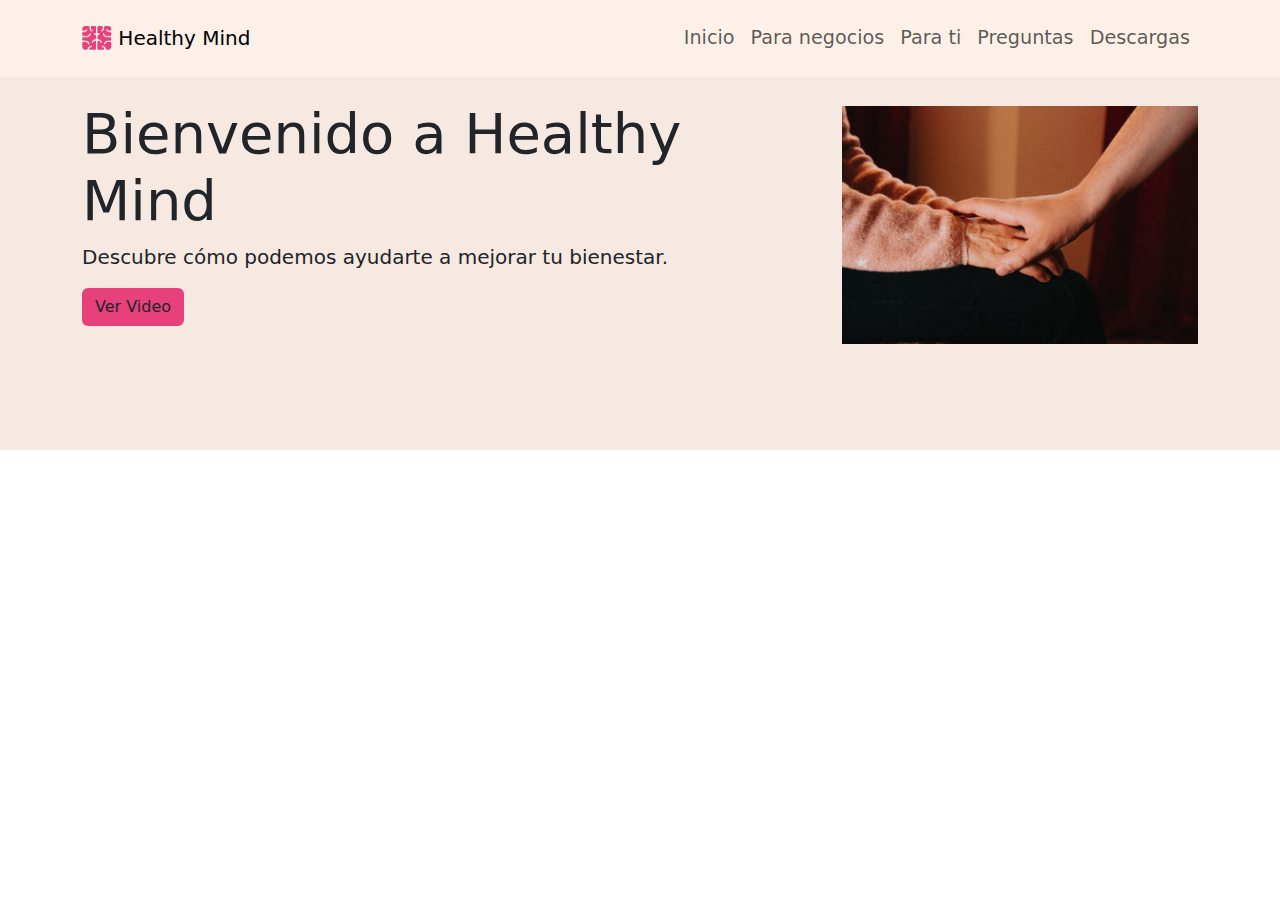
==== index.html @ 8a7076ec "update" ====
<!DOCTYPE html>
<html lang="en">

<head>
    <meta charset="UTF-8">
    <meta name="viewport" content="width=device-width, initial-scale=1.0">
    <title>Healthy Mind</title>
    <link href="https://cdn.jsdelivr.net/npm/bootstrap@5.3.3/dist/css/bootstrap.min.css" rel="stylesheet"
        integrity="sha384-QWTKZyjpPEjISv5WaRU9OFeRpok6YctnYmDr5pNlyT2bRjXh0JMhjY6hW+ALEwIH" crossorigin="anonymous">
    <link rel="stylesheet" href="css/style.css">
</head>

<body>
    <div class="container-fluid">
        <nav class="navbar navbar-expand-md fixed-top" style="background-color: #FCF0E8;">
            <div class="container">
                <a class="navbar-brand" href="#">
                    <img src="img/hmLoguito.png" alt="Logo" width="30" height="24"
                        class="d-inline-block align-text-top">
                    Healthy Mind
                </a>
                <button class="navbar-toggler" type="button" data-bs-toggle="collapse" data-bs-target="#navbarNav"
                    aria-controls="navbarNav" aria-expanded="false" aria-label="Toggle navigation">
                    <span class="navbar-toggler-icon"></span>
                </button>

                <div class="collapse navbar-collapse" id="navbarNav">
                    <ul class="navbar-nav ms-auto">
                        <li class="nav-item">
                            <a class="nav-link" href="#">Inicio</a>
                        </li>
                        <li class="nav-item">
                            <a class="nav-link" href="#">Para negocios</a>
                        </li>
                        <li class="nav-item">
                            <a class="nav-link" href="#">Para ti</a>
                        </li>
                        <li class="nav-item">
                            <a class="nav-link" href="#">Preguntas</a>
                        </li>
                        <li class="nav-item">
                            <a class="nav-link" href="#">Descargas</a>
                        </li>
                    </ul>
                </div>
            </div>
        </nav>
    </div>

    <section id="inicio" class="hero">
        <div class="container">
            <div class="row align-items-center">
                <div class="col-md-8 mb-4">
                    <h1 class="display-4">Bienvenido a Healthy Mind</h1>
                    <p class="lead">Descubre cómo podemos ayudarte a mejorar tu bienestar.</p>
                    <button type="button" class="btn" data-bs-toggle="modal" data-bs-target="#videoModal"
                        style="background-color: #E6417B;">
                        Ver Video
                    </button>
                </div>
                <div class="col-md-4">
                    <img src="img/salud.jpg" alt="Imagen de bienestar" class="img-fluid">
                </div>
            </div>
        </div>
    </section>

    <!-- Modal Video -->
    <div class="modal fade" id="videoModal" tabindex="-1" aria-labelledby="videoModalLabel" aria-hidden="true">
        <div class="modal-dialog modal-lg">
            <div class="modal-content">
                <div class="modal-header">
                    <h5 class="modal-title" id="videoModalLabel">Video Informativo</h5>
                    <button type="button" class="btn-close" data-bs-dismiss="modal" aria-label="Close"></button>
                </div>
                <div class="modal-body">
                    <div class="ratio ratio-16x9">
                        <iframe src="https://www.youtube.com/embed/3p-5Qe0rDzk" title="Video de ejemplo"
                            allowfullscreen></iframe>
                    </div>
                </div>
                <div class="modal-footer">
                    <button type="button" class="btn btn-secondary" data-bs-dismiss="modal">Cerrar</button>
                </div>
            </div>
        </div>
    </div>





    <script src="https://cdn.jsdelivr.net/npm/bootstrap@5.3.3/dist/js/bootstrap.bundle.min.js"
        integrity="sha384-YvpcrYf0tY3lHB60NNkmXc5s9fDVZLESaAA55NDzOxhy9GkcIdslK1eN7N6jIeHz"
        crossorigin="anonymous"></script>
</body>

</html>
---- css/style.css ----
.navbar{
    padding: 1rem 2rem;
    font-size: 1.2rem;
}

section{
    padding: 100px 0;
}
.hero {
    background-color: #F5E9E2;
}
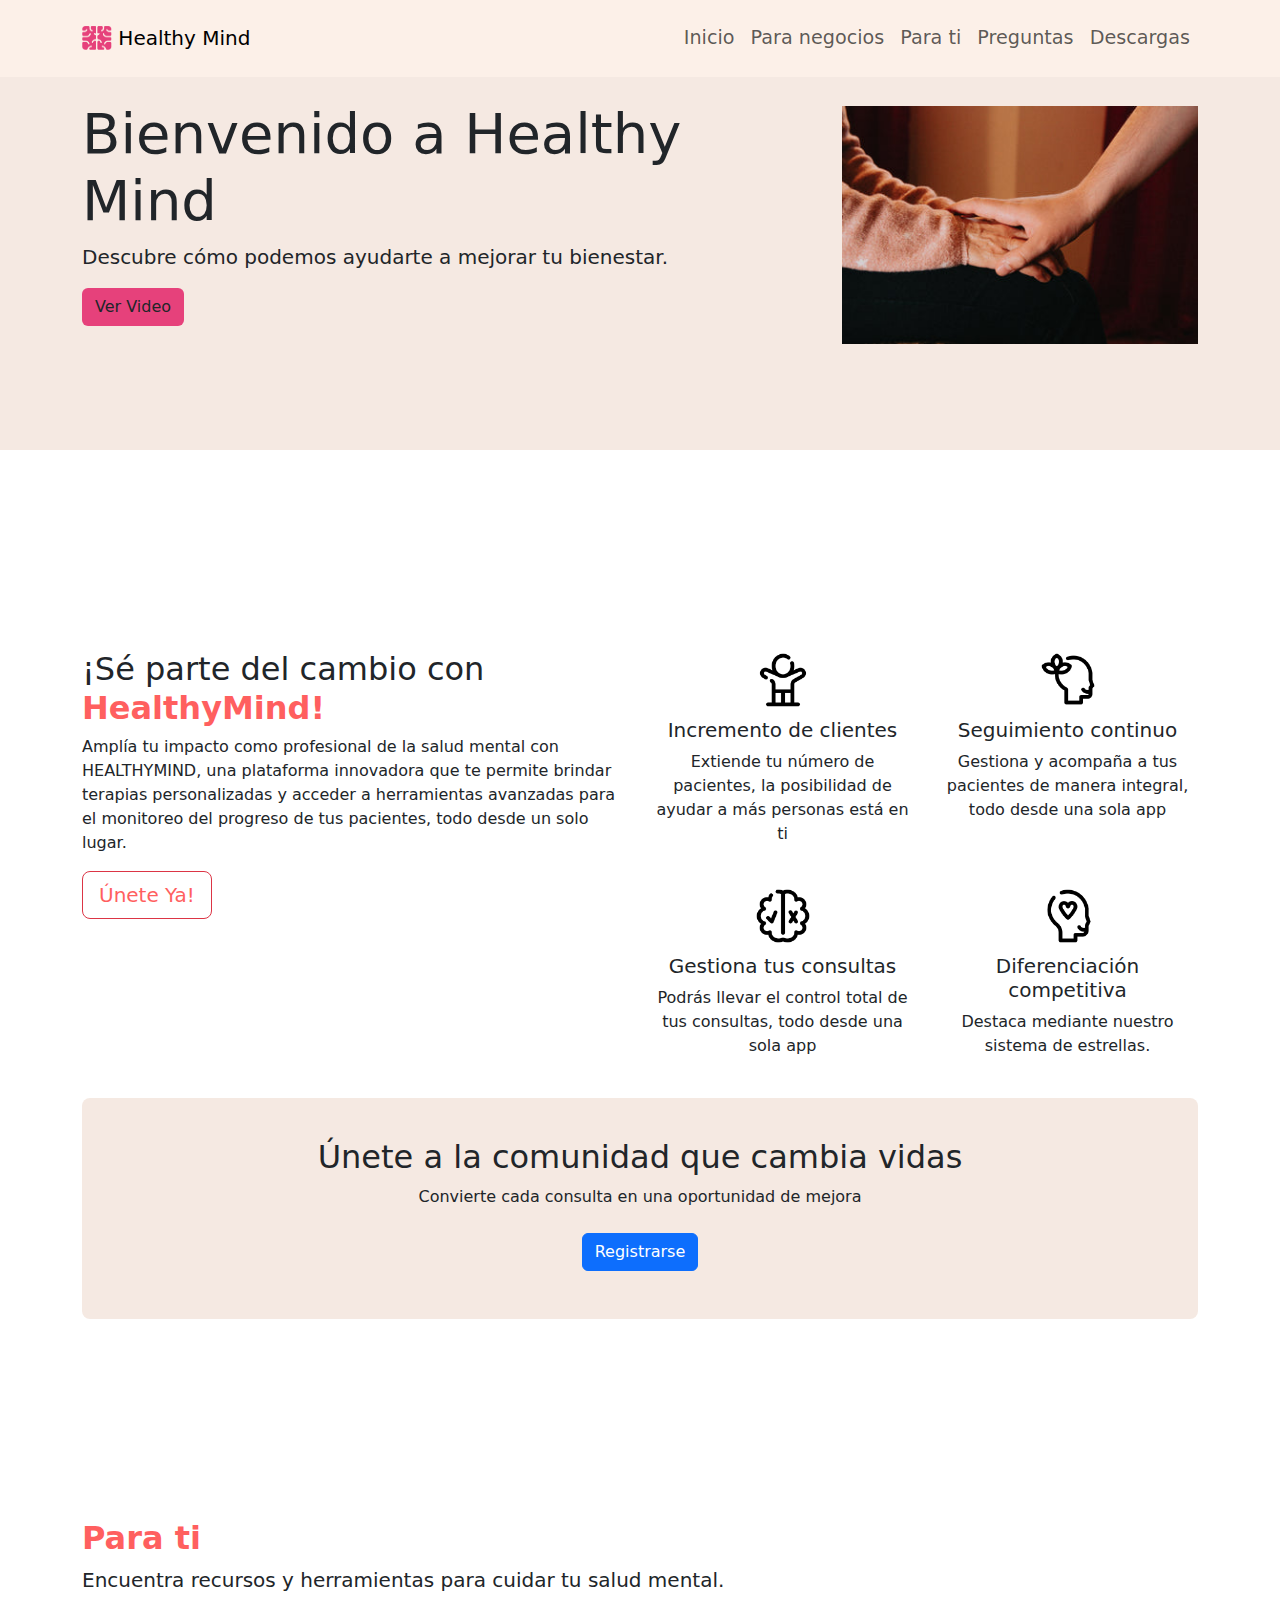
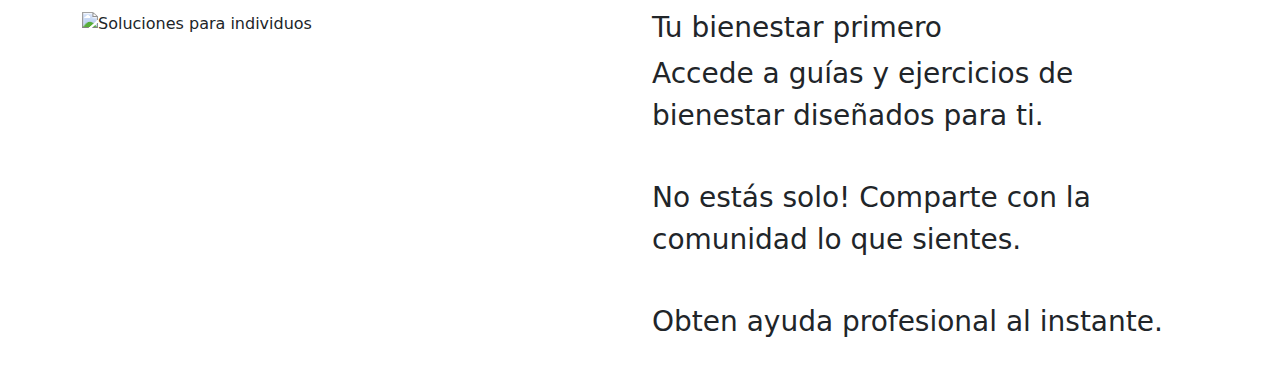
==== commit bef3a408: "change-finish" ====
--- a/index.html
+++ b/index.html
@@ -30,10 +30,10 @@
                             <a class="nav-link" href="#">Inicio</a>
                         </li>
                         <li class="nav-item">
-                            <a class="nav-link" href="#">Para negocios</a>
-                        </li>
-                        <li class="nav-item">
-                            <a class="nav-link" href="#">Para ti</a>
+                            <a class="nav-link" href="#negocios">Para negocios</a>
+                        </li>
+                        <li class="nav-item">
+                            <a class="nav-link" href="#parati">Para ti</a>
                         </li>
                         <li class="nav-item">
                             <a class="nav-link" href="#">Preguntas</a>
@@ -86,6 +86,127 @@
         </div>
     </div>
 
+    <section id="negocios" class="negocios-section"></section>
+        <div class="container">
+            <div class="row">
+
+                <div class="col-lg-6 col-md-12 mb-4">
+                    <h2>¡Sé parte del cambio con <span class="highlight-text">HealthyMind!</span></h2>
+                    <p>Amplía tu impacto como profesional de la salud mental con HEALTHYMIND, una plataforma innovadora
+                        que
+                        te permite brindar terapias personalizadas y acceder a herramientas avanzadas para el monitoreo
+                        del progreso de tus pacientes, todo desde un solo lugar.</p>
+                    <a href="#" class="btn btn-outline-danger btn-lg" style="color: #ff5f5f;">Únete Ya!</a>
+                </div>
+
+                <div class="col-lg-6 col-md-12">
+                    <div class="row">
+                        <div class="col-6 col-md-6 mb-4 col-12">
+                            <div class="text-center">
+                                <img src="img/reshot-icon-free-59EJS73B6K.png" alt="Incremento de clientes" class="service-img">
+                                <h5 class="mt-2">Incremento de clientes</h5>
+                                <p>Extiende tu número de pacientes, la posibilidad de ayudar a más personas está en ti</p>
+                            </div>
+                        </div>
+                        <div class="col-6 col-md-6 mb-4 col-12">
+                            <div class="text-center">
+                                <img src="img/reshot-icon-relaxation-GTNRL435UY.png" alt="Análisis de datos" class="service-img">
+                                <h5 class="mt-2">Seguimiento continuo</h5>
+                                <p>Gestiona y acompaña a tus pacientes de manera integral, todo desde una sola app</p>
+                            </div>
+                        </div>
+                        <div class="col-6 col-md-6 mb-4 col-12">
+                            <div class="text-center">
+                                <img src="img/reshot-icon-decision-making-82FGWKS9TP.png" alt="Marketing dirigido" class="service-img">
+                                <h5 class="mt-2">Gestiona tus consultas</h5>
+                                <p>Podrás llevar el control total de tus consultas, todo desde una sola app</p>
+                            </div>
+                        </div>
+                        <div class="col-6 col-md-6 mb-4 col-12">
+                            <div class="text-center">
+                                <img src="img/reshot-icon-in-love-HBLJGF6QEM.png" alt="Diferenciación competitiva"
+                                    class="service-img">
+                                <h5 class="mt-2">Diferenciación competitiva</h5>
+                                <p>Destaca mediante nuestro sistema de estrellas.</p>
+                            </div>
+                        </div>
+                    </div>
+                </div>
+            </div>
+        </div>
+        <div class="container">
+            <div class="content">
+                <div class="text-center">
+                    <h2>Únete a la comunidad que cambia vidas</h2>
+                    <p>Convierte cada consulta en una oportunidad de mejora</p>
+                    <button class="btn btn-primary mb-2 mt-2" type="button" data-bs-toggle="collapse"
+                        data-bs-target="#collapseExample" aria-expanded="false" aria-controls="collapseExample">
+                        Registrarse
+                    </button>
+                </div>
+                <div class="collapse" id="collapseExample">
+                    <div class="card card-body">
+                        <form class="mt-5">
+                            <div class="mb-4">
+                                <input type="text" class="form-control" id="businessName"
+                                    placeholder="Ingresa su nombre">
+                            </div>
+                            <div class="mb-4">
+                                <input type="text" class="form-control" id="businessType"
+                                    placeholder="Ingresa su apellido">
+                            </div>
+                            <div class="mb-4">
+                                <input type="email" class="form-control" id="contactEmail"
+                                    placeholder="Ingresa el correo de contacto">
+                            </div>
+                            <div class="mb-4">
+                                <input type="tel" class="form-control" id="contactPhone"
+                                    placeholder="Ingresa el teléfono de contacto">
+                            </div>
+                            <div class="form-check">
+                                <input class="form-check-input" type="radio" name="flexRadioDefault"
+                                    id="flexRadioDefault1">
+                                <label class="form-check-label" for="flexRadioDefault1">
+                                    Persona natural
+                                </label>
+                            </div>
+                            <div class="form-check">
+                                <input class="form-check-input" type="radio" name="flexRadioDefault"
+                                    id="flexRadioDefault2">
+                                <label class="form-check-label" for="flexRadioDefault2">
+                                    Organización
+                                </label>
+                            </div>
+                            <div class="text-center">
+                                <button type="submit" class="btn btn-success">Enviar</button>
+                            </div>
+                        </form>
+                    </div>
+                </div>
+            </div>
+        </div>
+    </section>
+
+    <section id="parati"></section>
+        <div class="container">
+            <h2 class="highlight-text">Para ti</h2>
+            <p class="lead">Encuentra recursos y herramientas para cuidar tu salud mental.</p>
+            <div class="row">
+                <div class="col-md-6">
+                    <img src="https://i.pinimg.com/550x/4a/fb/e3/4afbe38c00df09a56a79c81157454035.jpg" class="img-fluid"
+                        alt="Soluciones para individuos">
+                </div>
+                <div class="col-md-6">
+                    <h3>Tu bienestar primero</h3>
+                    
+                        <p class="fs-3">Accede a guías y ejercicios de bienestar diseñados para ti.</p><br>
+                        <p class="fs-3">No estás solo! Comparte con la comunidad lo que sientes.</p><br>
+                        <p class="fs-3">Obten ayuda profesional al instante.</p><br>
+                </div>
+            </div>
+        </div>
+    </section>
+
 
 
 
--- a/css/style.css
+++ b/css/style.css
@@ -8,4 +8,31 @@
 }
 .hero {
     background-color: #F5E9E2;
-}+}
+.hero img {
+    max-width: 100%;
+    height: auto;
+}
+
+.service-img {
+    width: 60px;
+    height: 60px;
+    object-fit: contain;
+    /* Asegura que la imagen mantenga su proporción */
+}
+
+.highlight-text {
+    color: #ff5f5f;
+    font-weight: bold;
+}
+
+.content {
+    background-color: #F5E9E2;
+    padding: 40px;
+    border-radius: 8px;
+}
+
+.fs-3:hover {
+    color: #ff5f5f;
+    transform: scale(1.1);
+}
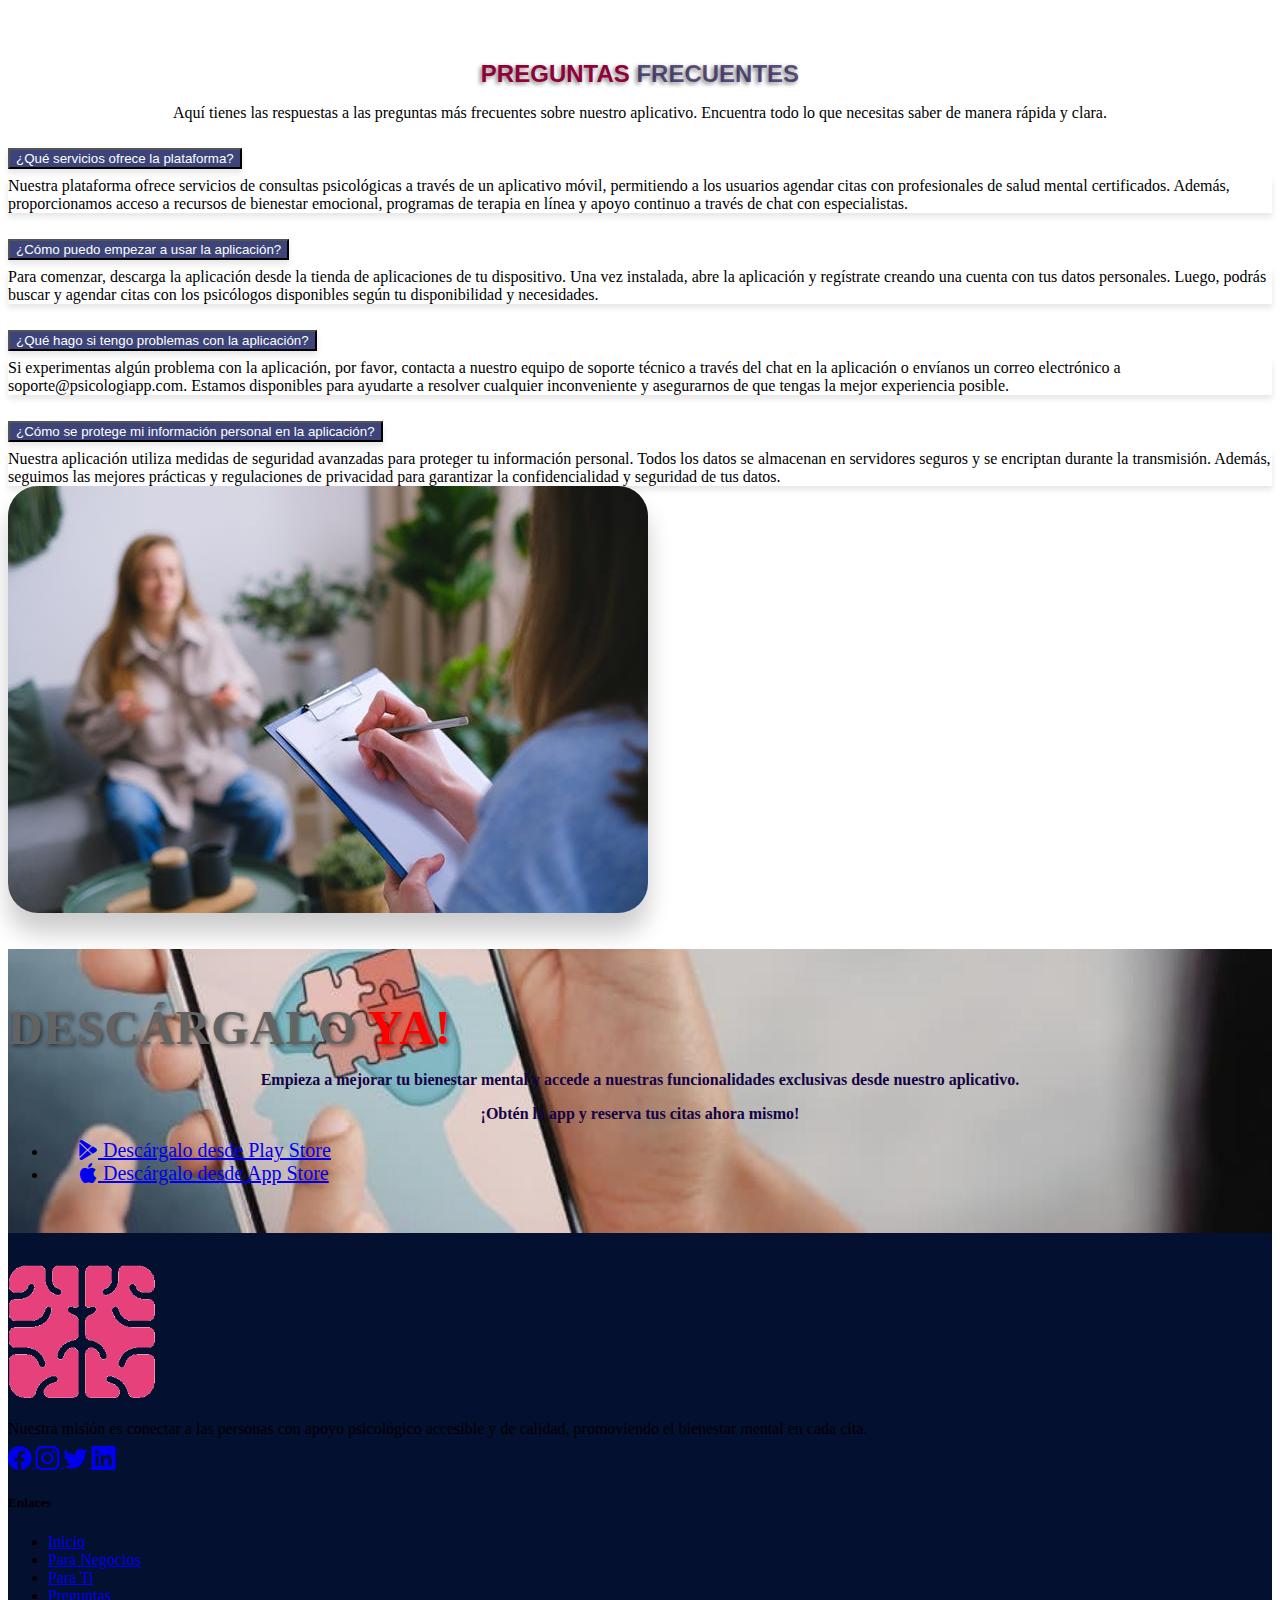
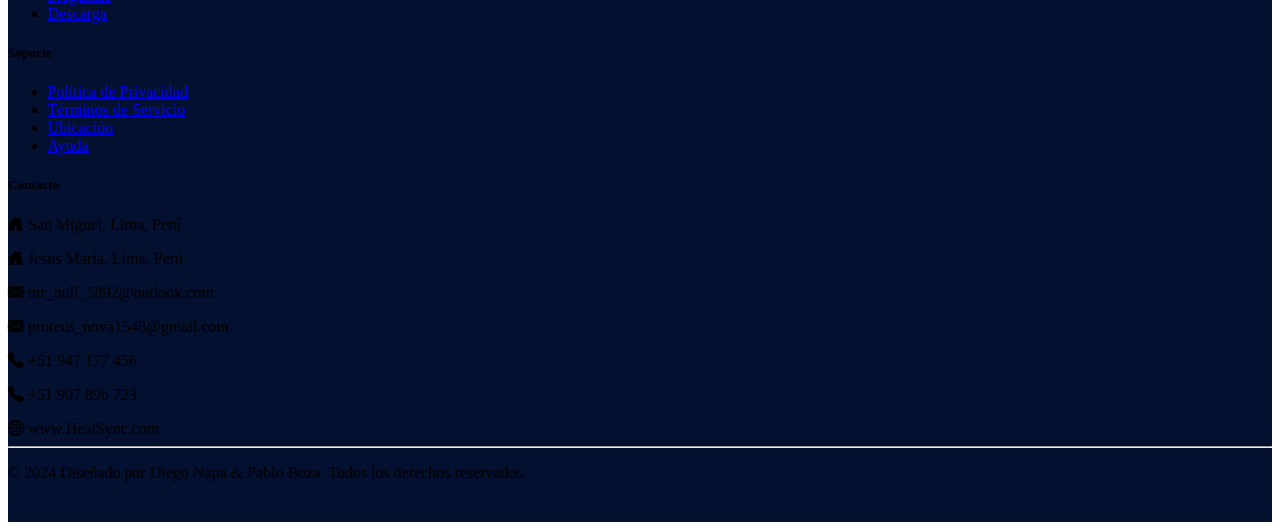
==== commit c64606a8: "act-pablo-final-pt2" ====
--- a/index.html
+++ b/index.html
@@ -1,219 +1,183 @@
 <!DOCTYPE html>
 <html lang="en">
-
 <head>
     <meta charset="UTF-8">
     <meta name="viewport" content="width=device-width, initial-scale=1.0">
-    <title>Healthy Mind</title>
-    <link href="https://cdn.jsdelivr.net/npm/bootstrap@5.3.3/dist/css/bootstrap.min.css" rel="stylesheet"
-        integrity="sha384-QWTKZyjpPEjISv5WaRU9OFeRpok6YctnYmDr5pNlyT2bRjXh0JMhjY6hW+ALEwIH" crossorigin="anonymous">
-    <link rel="stylesheet" href="css/style.css">
+    <title>Landing Page</title>
+    <link href="https://cdn.jsdelivr.net/npm/bootstrap@5.0.2/dist/css/bootstrap.min.css" rel="stylesheet" integrity="sha384-EVSTQN3/azprG1Anm3QDgpJLIm9Nao0Yz1ztcQTwFspd3yD65VohhpuuCOmLASjC" crossorigin="anonymous">
+    <link rel="stylesheet" href="https://cdn.jsdelivr.net/npm/bootstrap-icons@1.11.3/font/bootstrap-icons.min.css">
+    <link rel="stylesheet" href="css/estilosWeb.css">
 </head>
-
 <body>
-    <div class="container-fluid">
-        <nav class="navbar navbar-expand-md fixed-top" style="background-color: #FCF0E8;">
-            <div class="container">
-                <a class="navbar-brand" href="#">
-                    <img src="img/hmLoguito.png" alt="Logo" width="30" height="24"
-                        class="d-inline-block align-text-top">
-                    Healthy Mind
-                </a>
-                <button class="navbar-toggler" type="button" data-bs-toggle="collapse" data-bs-target="#navbarNav"
-                    aria-controls="navbarNav" aria-expanded="false" aria-label="Toggle navigation">
-                    <span class="navbar-toggler-icon"></span>
-                </button>
-
-                <div class="collapse navbar-collapse" id="navbarNav">
-                    <ul class="navbar-nav ms-auto">
-                        <li class="nav-item">
-                            <a class="nav-link" href="#">Inicio</a>
+    <section id="preguntas">
+        <div class="container py-4">
+            <div class="row">
+                <div class="col-xl-6 col-lg-6 py-4 d-flex flex-column justify-content-center">
+                    <div class="texto-pregunta mb-4">
+                        <h2><span class="texto-uno">PREGUNTAS </span><span class="texto-dos">FRECUENTES</span></h2>
+                        <p>Aquí tienes las respuestas a las preguntas más frecuentes sobre nuestro aplicativo. Encuentra todo lo que necesitas saber de manera rápida y clara.</p>
+                    </div>
+                    <div>
+                        <div class="accordion accordion-flush" id="accordionFlushExample">
+                            <div class="accordion-item">
+                                <h2 class="accordion-header">
+                                    <button class="accordion-button collapsed" type="button" data-bs-toggle="collapse" data-bs-target="#flush-collapseOne" aria-expanded="false" aria-controls="flush-collapseOne">
+                                        ¿Qué servicios ofrece la plataforma?
+                                    </button>
+                                </h2>
+                                <div id="flush-collapseOne" class="accordion-collapse collapse" data-bs-parent="#accordionFlushExample">
+                                    <div class="accordion-body">Nuestra plataforma ofrece servicios de consultas psicológicas a través de un aplicativo móvil, permitiendo a los usuarios agendar citas con profesionales de salud mental certificados. Además, proporcionamos acceso a recursos de bienestar emocional, programas de terapia en línea y apoyo continuo a través de chat con especialistas.</div>
+                                </div>
+                            </div>
+                            <div class="accordion-item">
+                                <h2 class="accordion-header">
+                                    <button class="accordion-button collapsed" type="button" data-bs-toggle="collapse" data-bs-target="#flush-collapseTwo" aria-expanded="false" aria-controls="flush-collapseTwo">
+                                        ¿Cómo puedo empezar a usar la aplicación?
+                                    </button>
+                                </h2>
+                                <div id="flush-collapseTwo" class="accordion-collapse collapse" data-bs-parent="#accordionFlushExample">
+                                    <div class="accordion-body">Para comenzar, descarga la aplicación desde la tienda de aplicaciones de tu dispositivo. Una vez instalada, abre la aplicación y regístrate creando una cuenta con tus datos personales. Luego, podrás buscar y agendar citas con los psicólogos disponibles según tu disponibilidad y necesidades.</div>
+                                </div>
+                            </div>
+                            <div class="accordion-item">
+                                <h2 class="accordion-header">
+                                    <button class="accordion-button collapsed" type="button" data-bs-toggle="collapse" data-bs-target="#flush-collapseThree" aria-expanded="false" aria-controls="flush-collapseThree">
+                                        ¿Qué hago si tengo problemas con la aplicación?
+                                    </button>
+                                </h2>
+                                <div id="flush-collapseThree" class="accordion-collapse collapse" data-bs-parent="#accordionFlushExample">
+                                    <div class="accordion-body"> Si experimentas algún problema con la aplicación, por favor, contacta a nuestro equipo de soporte técnico a través del chat en la aplicación o envíanos un correo electrónico a soporte@psicologiapp.com. Estamos disponibles para ayudarte a resolver cualquier inconveniente y asegurarnos de que tengas la mejor experiencia posible.</div>
+                                </div>
+                            </div>
+                            <div class="accordion-item">
+                                <h2 class="accordion-header">
+                                    <button class="accordion-button collapsed" type="button" data-bs-toggle="collapse" data-bs-target="#flush-collapseFour" aria-expanded="false" aria-controls="flush-collapseFour">
+                                        ¿Cómo se protege mi información personal en la aplicación?
+                                    </button>
+                                </h2>
+                                <div id="flush-collapseFour" class="accordion-collapse collapse" data-bs-parent="#accordionFlushExample">
+                                    <div class="accordion-body"> Nuestra aplicación utiliza medidas de seguridad avanzadas para proteger tu información personal. Todos los datos se almacenan en servidores seguros y se encriptan durante la transmisión. Además, seguimos las mejores prácticas y regulaciones de privacidad para garantizar la confidencialidad y seguridad de tus datos.</div>
+                                </div>
+                            </div>
+                        </div>
+                    </div>
+                </div>
+                <div class="col-xl-6 col-lg-6 py-4 d-flex flex-column justify-content-center">
+                    <img class="img-fluid img-pr" src="../imagenes/img-pregunta.jpg" alt="Preguntas">
+                </div>
+            </div>
+        </div>
+    </section>
+    
+    <section class="bg-descarga py-5">
+        <div class="container py-4 align-items-center">
+            <div class="row mb-1 justify-content-end">
+                <div class="col-md-9 col-lg-6 py-4">
+                    <h2 class="display-4 mb-3 text-center"><span class="texto-tres">DESCÁRGALO </span><span class="texto-cuatro">YA!</span></h2>
+                    <p class="lead texto-descarga text-center">Empieza a mejorar tu bienestar mental y accede a nuestras funcionalidades exclusivas desde nuestro aplicativo.</p>
+                    <p class="lead texto-descarga text-center">¡Obtén la app y reserva tus citas ahora mismo!</p>
+                </div>
+            </div>
+            <div class="row mt-1 justify-content-end">
+                <div class="col-md-9 col-lg-6 py-4 text-center">
+                    <ul class="list-unstyled">
+                        <li class="mb-3">
+                            <a href="https://play.google.com/store" class="btn btn-info btn-md btn-custom text-light rounded-pill w-40 btn-animado">
+                                <i class="bi bi-google-play"></i> Descárgalo desde Play Store
+                            </a>
                         </li>
-                        <li class="nav-item">
-                            <a class="nav-link" href="#negocios">Para negocios</a>
-                        </li>
-                        <li class="nav-item">
-                            <a class="nav-link" href="#parati">Para ti</a>
-                        </li>
-                        <li class="nav-item">
-                            <a class="nav-link" href="#">Preguntas</a>
-                        </li>
-                        <li class="nav-item">
-                            <a class="nav-link" href="#">Descargas</a>
+                        <li>
+                            <a href="https://apps.apple.com/" class="btn btn-info btn-md btn-custom text-light rounded-pill w-40 btn-animado">
+                                <i class="bi bi-apple"></i> Descárgalo desde App Store
+                            </a>
                         </li>
                     </ul>
                 </div>
             </div>
-        </nav>
-    </div>
+        </div>    
+    </section>
 
-    <section id="inicio" class="hero">
-        <div class="container">
+    <footer class="bg-footer text-white pt-5 pb-4">
+        <div class="container text-center text-md-left">
+            <div class="row text-center text-md-left">
+
+                <!-- Columna de Información -->
+                <div class="col-md-3 col-lg-3 col-xl-3 mx-auto mt-3">
+                    <img src="../imagenes/hmLoguito.png" alt="Logo" class="mb-4 img-ft">
+                    <p>Nuestra misión es conectar a las personas con apoyo psicológico accesible y de calidad, promoviendo el bienestar mental en cada cita.</p>
+                    <!-- Redes Sociales-->
+                    <div class="mt-3">
+                        <a href="#" class="text-white me-3">
+                            <i class="bi bi-facebook" style="font-size: 1.5rem;"></i>
+                        </a>
+                        <a href="#" class="text-white me-3">
+                            <i class="bi bi-instagram" style="font-size: 1.5rem;"></i>
+                        </a>
+                        <a href="#" class="text-white me-3">
+                            <i class="bi bi-twitter" style="font-size: 1.5rem;"></i>
+                        </a>
+                        <a href="#" class="text-white">
+                            <i class="bi bi-linkedin" style="font-size: 1.5rem;"></i>
+                        </a>
+                    </div>
+                </div>
+                <!-- Columna de Enlaces -->
+                <div class="col-md-2 col-lg-2 col-xl-2 mx-auto mt-3">
+                    <h5 class="text-uppercase mb-4 font-weight-bold">Enlaces</h5>
+                    <ul class="list-unstyled">
+                        <li><a href="#" class="text-white text-decoration-none d-block mb-4">Inicio</a></li>
+                        <li><a href="#" class="text-white text-decoration-none d-block mb-4">Para Negocios</a></li>
+                        <li><a href="#" class="text-white text-decoration-none d-block mb-4">Para Ti</a></li>
+                        <li><a href="#" class="text-white text-decoration-none d-block mb-4">Preguntas</a></li>
+                        <li><a href="#" class="text-white text-decoration-none d-block mb-4">Descarga</a></li>
+                    </ul>
+                </div>
+      
+                <!-- Columna de Recursos -->
+                <div class="col-md-3 col-lg-2 col-xl-2 mx-auto mt-3">
+                    <h5 class="text-uppercase mb-4 font-weight-bold">Soporte</h5>
+                    <ul class="list-unstyled">
+                        <li><a href="#" class="text-white text-decoration-none d-block mb-4">Política de Privacidad</a></li>
+                        <li><a href="#" class="text-white text-decoration-none d-block mb-4">Términos de Servicio</a></li>
+                        <li><a href="#" class="text-white text-decoration-none d-block mb-4">Ubicación</a></li>
+                        <li><a href="#" class="text-white text-decoration-none d-block mb-4">Ayuda</a></li>
+                    </ul>
+                </div>
+      
+                <!-- Columna de Contacto -->
+                <div class="col-md-4 col-lg-3 col-xl-3 mx-auto mt-3">
+                    <h5 class="text-uppercase mb-4 font-weight-bold">Contacto</h5>
+                    <div class="mb-4">
+                        <p><i class="bi bi-house-door-fill"></i> San Miguel, Lima, Perú</p>
+                        <p><i class="bi bi-house-door-fill"></i> Jesus María, Lima, Perú</p>
+                    </div>
+                    <div class="mb-4">
+                        <p><i class="bi bi-envelope-fill"></i> mr_null_5892@outlook.com</p>
+                        <p><i class="bi bi-envelope-fill"></i> proteus_nova1548@gmail.com</p>
+                    </div>
+                    <div class="mb-4">
+                        <p><i class="bi bi-telephone-fill"></i> +51 947 177 456</p>
+                        <p><i class="bi bi-telephone-fill"></i> +51 907 896 723</p>
+                    </div>
+                    <div class="mb-4">
+                        <p><i class="bi bi-globe"></i> www.HealSync.com</p>
+                    </div>
+                </div>
+
+            </div>
+      
+            <!-- Línea de Separación -->
+            <hr class="mb-4">
+
+            <!-- Sección de Copyright -->
             <div class="row align-items-center">
-                <div class="col-md-8 mb-4">
-                    <h1 class="display-4">Bienvenido a Healthy Mind</h1>
-                    <p class="lead">Descubre cómo podemos ayudarte a mejorar tu bienestar.</p>
-                    <button type="button" class="btn" data-bs-toggle="modal" data-bs-target="#videoModal"
-                        style="background-color: #E6417B;">
-                        Ver Video
-                    </button>
-                </div>
-                <div class="col-md-4">
-                    <img src="img/salud.jpg" alt="Imagen de bienestar" class="img-fluid">
+                <div class="col-md-12 col-lg-12">
+                    <p class="text-white text-center text-md-left">© 2024 Diseñado por Diego Napa & Pablo Boza. Todos los derechos reservados.</p>
                 </div>
             </div>
         </div>
-    </section>
-
-    <!-- Modal Video -->
-    <div class="modal fade" id="videoModal" tabindex="-1" aria-labelledby="videoModalLabel" aria-hidden="true">
-        <div class="modal-dialog modal-lg">
-            <div class="modal-content">
-                <div class="modal-header">
-                    <h5 class="modal-title" id="videoModalLabel">Video Informativo</h5>
-                    <button type="button" class="btn-close" data-bs-dismiss="modal" aria-label="Close"></button>
-                </div>
-                <div class="modal-body">
-                    <div class="ratio ratio-16x9">
-                        <iframe src="https://www.youtube.com/embed/3p-5Qe0rDzk" title="Video de ejemplo"
-                            allowfullscreen></iframe>
-                    </div>
-                </div>
-                <div class="modal-footer">
-                    <button type="button" class="btn btn-secondary" data-bs-dismiss="modal">Cerrar</button>
-                </div>
-            </div>
-        </div>
-    </div>
-
-    <section id="negocios" class="negocios-section"></section>
-        <div class="container">
-            <div class="row">
-
-                <div class="col-lg-6 col-md-12 mb-4">
-                    <h2>¡Sé parte del cambio con <span class="highlight-text">HealthyMind!</span></h2>
-                    <p>Amplía tu impacto como profesional de la salud mental con HEALTHYMIND, una plataforma innovadora
-                        que
-                        te permite brindar terapias personalizadas y acceder a herramientas avanzadas para el monitoreo
-                        del progreso de tus pacientes, todo desde un solo lugar.</p>
-                    <a href="#" class="btn btn-outline-danger btn-lg" style="color: #ff5f5f;">Únete Ya!</a>
-                </div>
-
-                <div class="col-lg-6 col-md-12">
-                    <div class="row">
-                        <div class="col-6 col-md-6 mb-4 col-12">
-                            <div class="text-center">
-                                <img src="img/reshot-icon-free-59EJS73B6K.png" alt="Incremento de clientes" class="service-img">
-                                <h5 class="mt-2">Incremento de clientes</h5>
-                                <p>Extiende tu número de pacientes, la posibilidad de ayudar a más personas está en ti</p>
-                            </div>
-                        </div>
-                        <div class="col-6 col-md-6 mb-4 col-12">
-                            <div class="text-center">
-                                <img src="img/reshot-icon-relaxation-GTNRL435UY.png" alt="Análisis de datos" class="service-img">
-                                <h5 class="mt-2">Seguimiento continuo</h5>
-                                <p>Gestiona y acompaña a tus pacientes de manera integral, todo desde una sola app</p>
-                            </div>
-                        </div>
-                        <div class="col-6 col-md-6 mb-4 col-12">
-                            <div class="text-center">
-                                <img src="img/reshot-icon-decision-making-82FGWKS9TP.png" alt="Marketing dirigido" class="service-img">
-                                <h5 class="mt-2">Gestiona tus consultas</h5>
-                                <p>Podrás llevar el control total de tus consultas, todo desde una sola app</p>
-                            </div>
-                        </div>
-                        <div class="col-6 col-md-6 mb-4 col-12">
-                            <div class="text-center">
-                                <img src="img/reshot-icon-in-love-HBLJGF6QEM.png" alt="Diferenciación competitiva"
-                                    class="service-img">
-                                <h5 class="mt-2">Diferenciación competitiva</h5>
-                                <p>Destaca mediante nuestro sistema de estrellas.</p>
-                            </div>
-                        </div>
-                    </div>
-                </div>
-            </div>
-        </div>
-        <div class="container">
-            <div class="content">
-                <div class="text-center">
-                    <h2>Únete a la comunidad que cambia vidas</h2>
-                    <p>Convierte cada consulta en una oportunidad de mejora</p>
-                    <button class="btn btn-primary mb-2 mt-2" type="button" data-bs-toggle="collapse"
-                        data-bs-target="#collapseExample" aria-expanded="false" aria-controls="collapseExample">
-                        Registrarse
-                    </button>
-                </div>
-                <div class="collapse" id="collapseExample">
-                    <div class="card card-body">
-                        <form class="mt-5">
-                            <div class="mb-4">
-                                <input type="text" class="form-control" id="businessName"
-                                    placeholder="Ingresa su nombre">
-                            </div>
-                            <div class="mb-4">
-                                <input type="text" class="form-control" id="businessType"
-                                    placeholder="Ingresa su apellido">
-                            </div>
-                            <div class="mb-4">
-                                <input type="email" class="form-control" id="contactEmail"
-                                    placeholder="Ingresa el correo de contacto">
-                            </div>
-                            <div class="mb-4">
-                                <input type="tel" class="form-control" id="contactPhone"
-                                    placeholder="Ingresa el teléfono de contacto">
-                            </div>
-                            <div class="form-check">
-                                <input class="form-check-input" type="radio" name="flexRadioDefault"
-                                    id="flexRadioDefault1">
-                                <label class="form-check-label" for="flexRadioDefault1">
-                                    Persona natural
-                                </label>
-                            </div>
-                            <div class="form-check">
-                                <input class="form-check-input" type="radio" name="flexRadioDefault"
-                                    id="flexRadioDefault2">
-                                <label class="form-check-label" for="flexRadioDefault2">
-                                    Organización
-                                </label>
-                            </div>
-                            <div class="text-center">
-                                <button type="submit" class="btn btn-success">Enviar</button>
-                            </div>
-                        </form>
-                    </div>
-                </div>
-            </div>
-        </div>
-    </section>
-
-    <section id="parati"></section>
-        <div class="container">
-            <h2 class="highlight-text">Para ti</h2>
-            <p class="lead">Encuentra recursos y herramientas para cuidar tu salud mental.</p>
-            <div class="row">
-                <div class="col-md-6">
-                    <img src="https://i.pinimg.com/550x/4a/fb/e3/4afbe38c00df09a56a79c81157454035.jpg" class="img-fluid"
-                        alt="Soluciones para individuos">
-                </div>
-                <div class="col-md-6">
-                    <h3>Tu bienestar primero</h3>
-                    
-                        <p class="fs-3">Accede a guías y ejercicios de bienestar diseñados para ti.</p><br>
-                        <p class="fs-3">No estás solo! Comparte con la comunidad lo que sientes.</p><br>
-                        <p class="fs-3">Obten ayuda profesional al instante.</p><br>
-                </div>
-            </div>
-        </div>
-    </section>
-
-
-
-
-
-    <script src="https://cdn.jsdelivr.net/npm/bootstrap@5.3.3/dist/js/bootstrap.bundle.min.js"
-        integrity="sha384-YvpcrYf0tY3lHB60NNkmXc5s9fDVZLESaAA55NDzOxhy9GkcIdslK1eN7N6jIeHz"
-        crossorigin="anonymous"></script>
+    </footer>
+      
+    <script src="https://cdn.jsdelivr.net/npm/bootstrap@5.0.2/dist/js/bootstrap.bundle.min.js" integrity="sha384-MrcW6ZMFYlzcLA8Nl+NtUVF0sA7MsXsP1UyJoMp4YLEuNSfAP+JcXn/tWtIaxVXM" crossorigin="anonymous"></script>
 </body>
-
 </html>--- a/css/estilosWeb.css
+++ b/css/estilosWeb.css
@@ -0,0 +1,160 @@
+/* Cambia el color de fondo del botón del acordeón */
+.accordion-button {
+    background-color: #3c4479; /* Aplicación directa del nuevo color */
+    color: #ffff;
+    box-shadow: 0 4px 6px rgba(0, 0, 0, 0.1);
+}
+
+/* Cambia el color de fondo del acordeón cuando está activo */
+.accordion-button:not(.collapsed) {
+    background-color: #a3ebf2; /* Aplicación directa del nuevo color */
+    color: #140345;
+    box-shadow: 0 6px 8px rgba(0, 0, 0, 0.15);
+}
+
+.accordion-body {
+    background-color: #ffffff;
+    box-shadow: 0 4px 6px rgba(0, 0, 0, 0.1);
+}
+
+
+
+.texto-pregunta, .texto-descarga{
+    text-align: center;
+    align-items: center;
+}
+
+.texto-descarga{
+    color: #140345;
+    font-weight: 600;
+}
+
+
+
+.texto-uno {
+    display: contents;
+    color: #910036;
+    font-family: Arial, Helvetica, sans-serif;
+    text-shadow: -2px 2px 4px rgba(0, 0, 0, 0.5);
+}
+
+.texto-dos {
+    display: contents;
+    color: #140345a9;
+    font-family: Arial, Helvetica, sans-serif;
+    text-shadow: -2px 2px 4px rgba(0, 0, 0, 0.5);
+}
+
+.texto-tres{
+    color: #636363; /* Color */
+    font-size: 3rem; /* Tamaño de fuente grande */
+    text-shadow: 2px 2px 4px rgba(0, 0, 0, 0.5); /* Sombra sutil */
+    letter-spacing: 1px; /* Espaciado entre letras */
+    font-weight: 600; /* Peso de fuente semi-negrita */
+}
+
+.texto-cuatro{
+    color: #ff0000; /* Rojo brillante */
+    font-size: 3rem; /* Tamaño de fuente grande */
+    text-shadow: 2px 2px 4px rgba(0, 0, 0, 0.5); /* Sombra sutil */
+    letter-spacing: 1px; /* Espaciado entre letras */
+    font-weight: 600; /* Peso de fuente semi-negrita */
+}
+
+/* Ajusta el espaciado del encabezado y el párrafo */
+h2 {
+    margin-bottom: 0.5rem; /* Ajusta según sea necesario */
+}
+
+p {
+    margin-bottom: 0.5rem; /* Ajusta según sea necesario para reducir el espacio */
+}
+
+/* Ajusta el espaciado entre la imagen y el acordeón */
+.img-container {
+    margin-bottom: 1rem; /* Ajusta según sea necesario */
+}
+
+/* Ajusta el espaciado superior del acordeón */
+.accordion {
+    margin-top: 0; /* Ajusta según sea necesario */
+    align-items: ;
+}
+
+/* Ajusta el espaciado del contenedor */
+.container {
+    padding-top: 2rem; /* Ajusta el espaciado superior según sea necesario */
+    padding-bottom: 2rem; /* Ajusta el espaciado inferior según sea necesario */
+}
+
+/*Estilos de fondo para la sección "Descarga"*/
+.bg-descarga {
+    background-image: url('../imagenes/img-descarga.jpg'); /* Asegúrate de que esta ruta sea correcta */
+    background-repeat: no-repeat;
+    background-size: cover;
+    background-position: center;
+}
+
+/*Estilos de fondo para la sección "Footer"*/
+
+.bg-footer{
+    background: #041030;
+}
+
+/* Asegura que el botón tenga su tamaño original al principio */
+.btn-animado {
+    transition: transform 0.3s ease-in-out;
+}
+
+/* Animación de agrandado al pasar el cursor */
+.btn-animado:hover {
+    transform: scale(1.1);
+    transition: transform 0.3s ease-in-out;
+}
+
+.btn-custom {
+    padding: 15px 30px; /* Ajusta el padding para agrandar el relleno */
+    font-size: 1.25rem; /* Ajusta el tamaño del texto si es necesario */
+}
+
+/* Estilo para la imagen en la sección "Pregunta"*/
+.img-pr {
+    max-width: 99%; /* Ajusta el ancho máximo */
+    height: auto; /* Mantiene la proporción de la imagen */
+    width: auto;
+    box-shadow: 0 20px 24px rgba(0, 0, 0, 0.2);
+    border-radius: 30px;
+}
+
+/* Estilo para el logo en la sección "Footer"*/
+
+.img-ft{
+    max-width: 150px;
+}
+
+/* Ajusta el espaciado y alineación en el contenedor de la imagen */
+.img-container {
+    display: flex;
+    align-items: center;
+    justify-content: center; /* Centra horizontalmente */
+    flex-direction: column; /* Asegura que la imagen esté en columna */
+    height: 100%; /* Asegura que el contenedor ocupa todo el alto disponible */
+    overflow: hidden; /* Evita el desbordamiento de la imagen */
+}
+
+/* Mantiene la imagen centrada verticalmente en pantallas más grandes */
+@media (min-width: 992px) {
+    .img-container {
+        height: calc(100vh - 2 * 20px); /* Ajusta la altura si es necesario, considerando márgenes y rellenos */
+    }
+}
+
+/* Ajustes para pantallas más pequeñas */
+@media (max-width: 991px) {
+    .img-container {
+        height: auto; /* Ajusta la altura a contenido según sea necesario */
+    }
+}
+
+
+
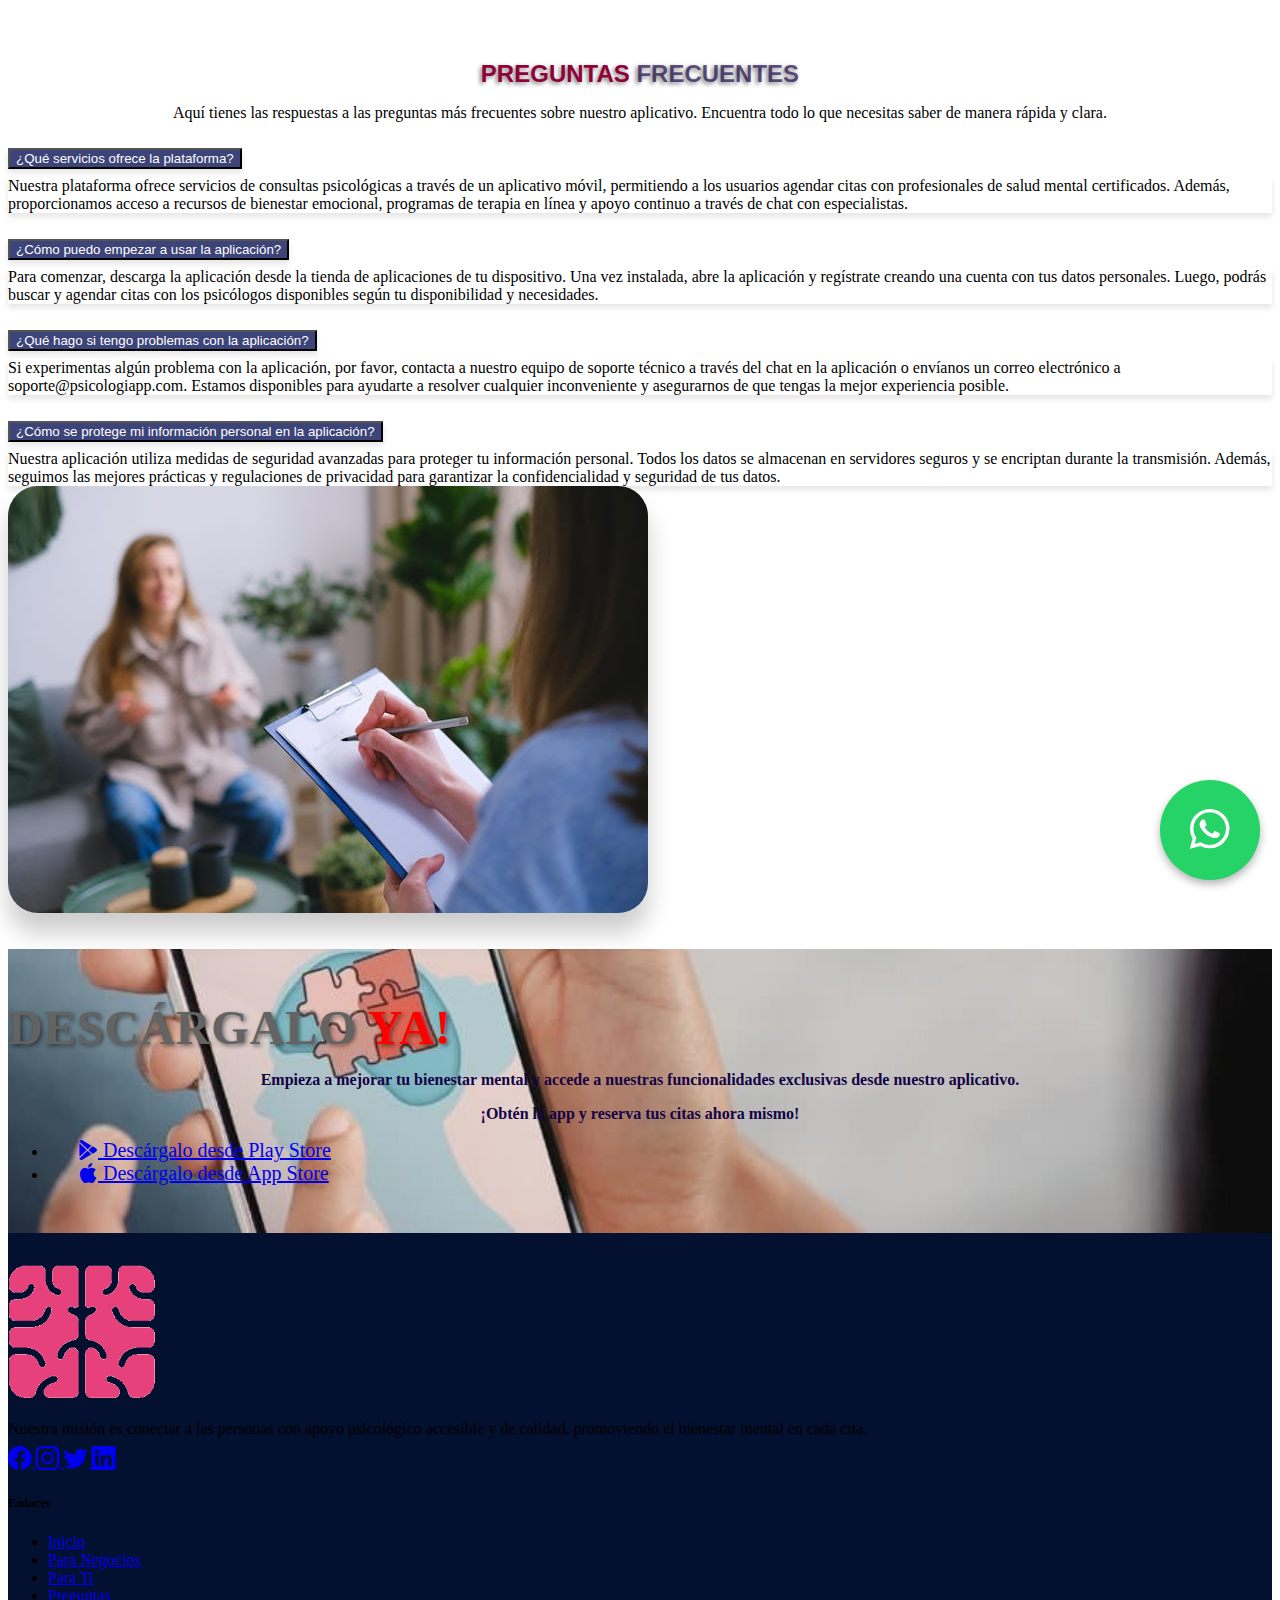
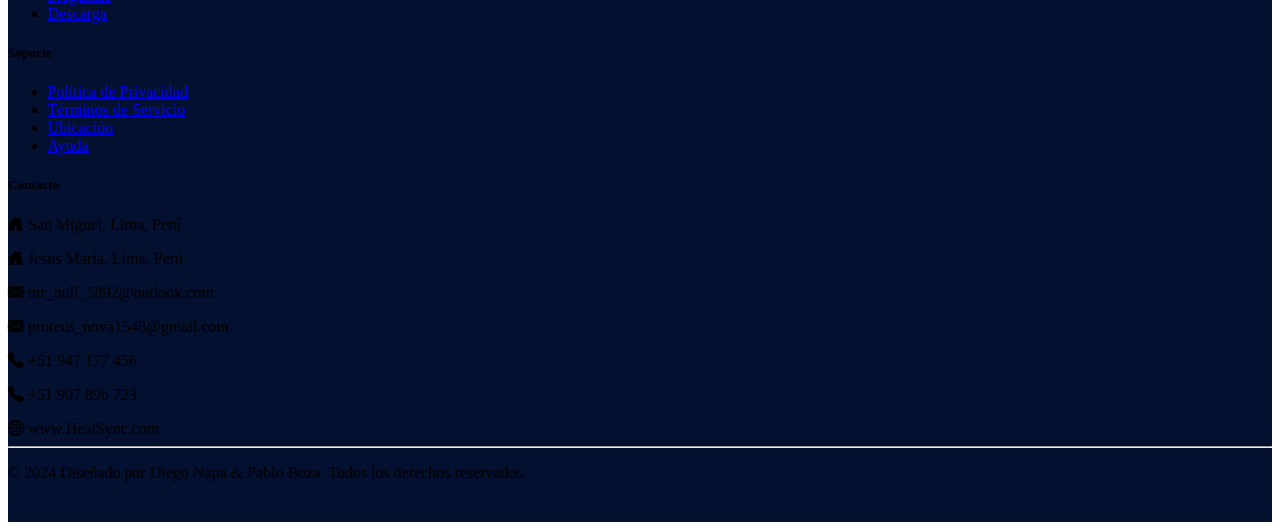
==== commit 53e80d36: "icono-whatsapp" ====
--- a/index.html
+++ b/index.html
@@ -177,7 +177,14 @@
             </div>
         </div>
     </footer>
-      
+
+    <!-- Botón de WhatsApp flotante -->
+    <div class="whatsapp-float">
+        <a href="https://wa.me/1234567890" target="_blank" class="text-white">
+            <i class="bi bi-whatsapp"></i>
+        </a>
+    </div>
+
     <script src="https://cdn.jsdelivr.net/npm/bootstrap@5.0.2/dist/js/bootstrap.bundle.min.js" integrity="sha384-MrcW6ZMFYlzcLA8Nl+NtUVF0sA7MsXsP1UyJoMp4YLEuNSfAP+JcXn/tWtIaxVXM" crossorigin="anonymous"></script>
 </body>
 </html>--- a/css/estilosWeb.css
+++ b/css/estilosWeb.css
@@ -142,6 +142,36 @@
     overflow: hidden; /* Evita el desbordamiento de la imagen */
 }
 
+/*Ícono de WhatsApp*/
+
+/* Estilos para el ícono de WhatsApp flotante */
+.whatsapp-float {
+    position: fixed;
+    bottom: 20px; /* Ajusta el valor según tu necesidad */
+    right: 20px;  /* Ajusta el valor según tu necesidad */
+    background-color: #25D366; /* Color de fondo de WhatsApp */
+    border-radius: 80%;
+    padding: 10px;
+    width: 80px;  /* Ajusta el ancho del botón */
+    height: 80px; /* Ajusta la altura del botón */
+    display: flex;
+    align-items: center;
+    justify-content: center;
+    box-shadow: 0 4px 8px rgba(0,0,0,0.3);
+    z-index: 1000; /* Asegura que el ícono esté encima de otros elementos */
+}
+
+.whatsapp-float a {
+    color: #fff; /* Color del ícono */
+    text-decoration: none;
+    font-size: 2.5rem;
+}
+
+.whatsapp-float a:hover {
+    color: #e5e5e5; /* Color del ícono al pasar el cursor */
+}
+
+
 /* Mantiene la imagen centrada verticalmente en pantallas más grandes */
 @media (min-width: 992px) {
     .img-container {
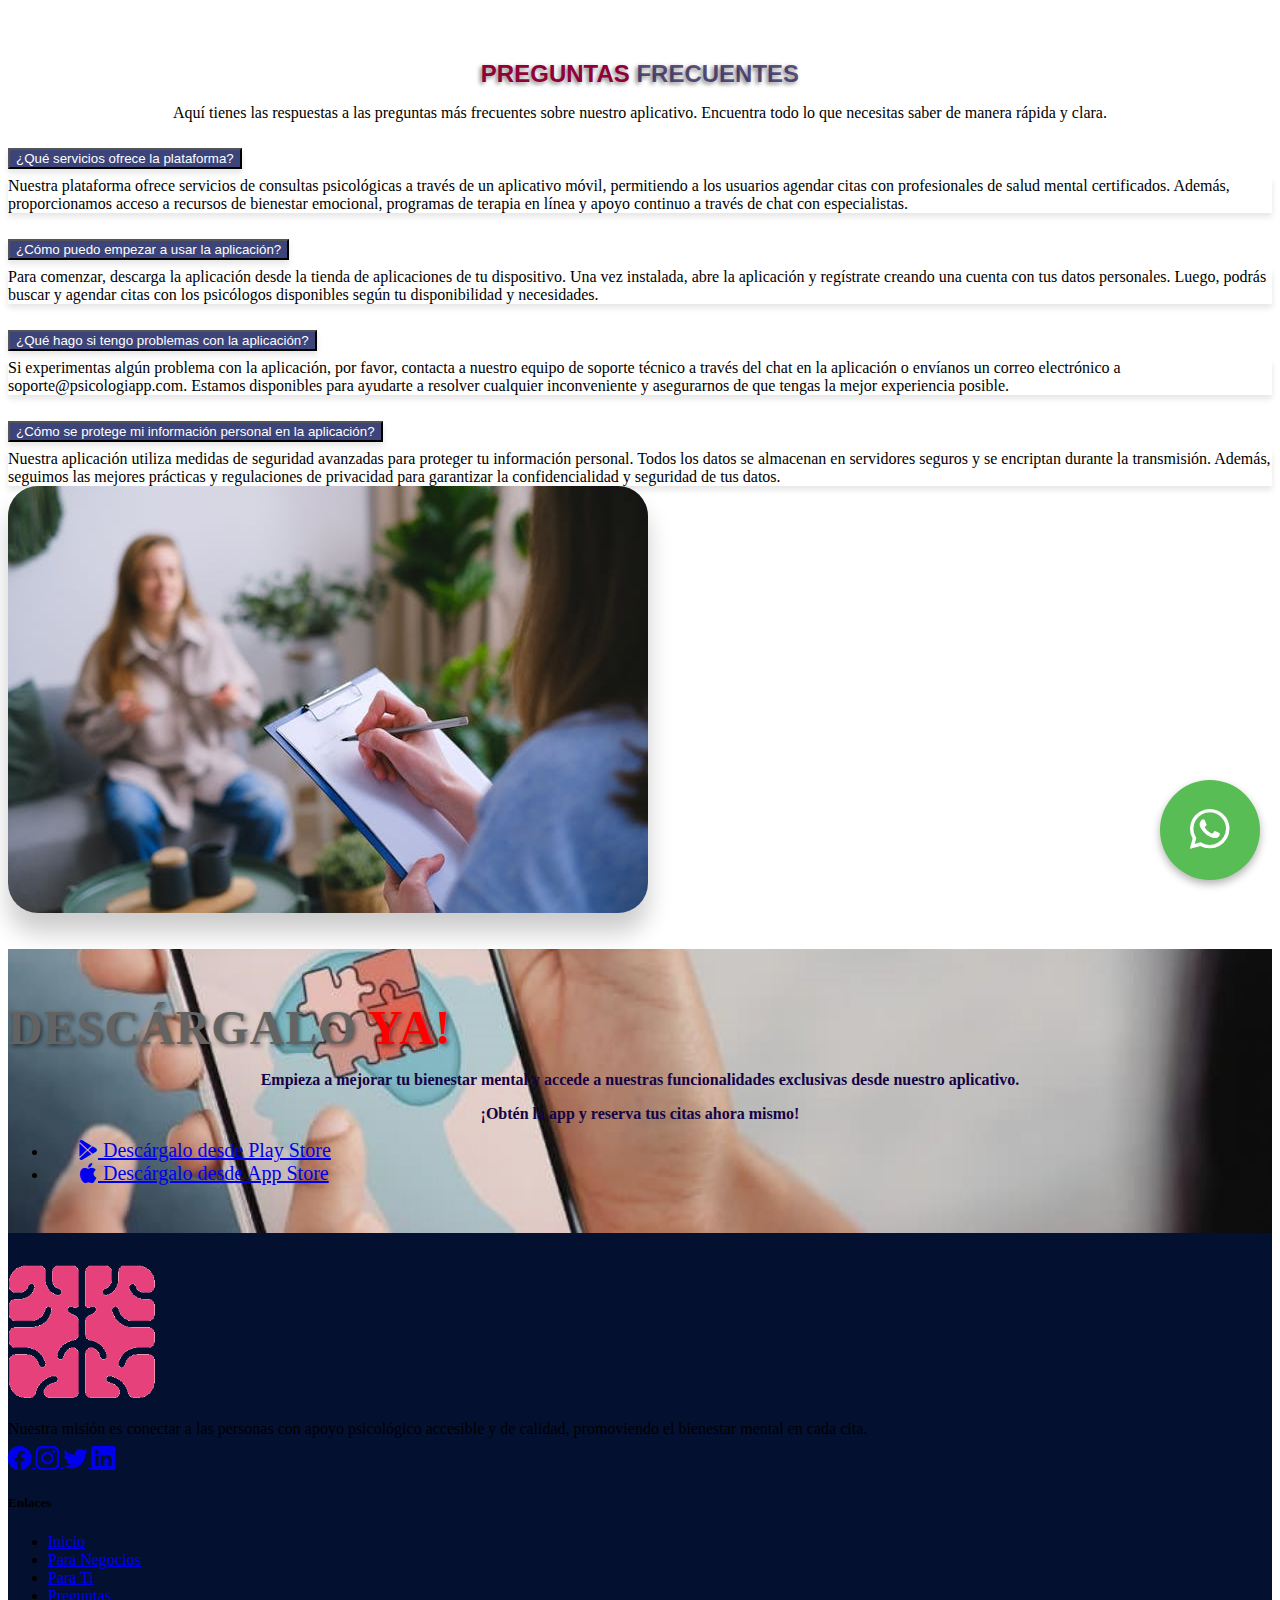
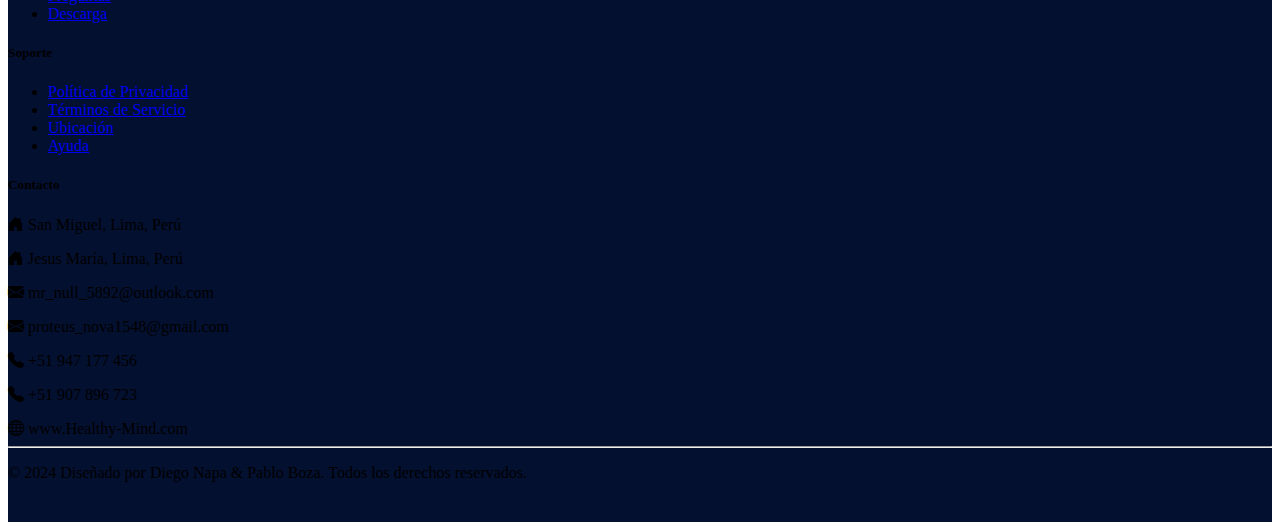
==== commit 066498c3: "corr-dominio" ====
--- a/index.html
+++ b/index.html
@@ -160,7 +160,7 @@
                         <p><i class="bi bi-telephone-fill"></i> +51 907 896 723</p>
                     </div>
                     <div class="mb-4">
-                        <p><i class="bi bi-globe"></i> www.HealSync.com</p>
+                        <p><i class="bi bi-globe"></i> www.Healthy-Mind.com</p>
                     </div>
                 </div>
 
--- a/css/estilosWeb.css
+++ b/css/estilosWeb.css
@@ -149,7 +149,7 @@
     position: fixed;
     bottom: 20px; /* Ajusta el valor según tu necesidad */
     right: 20px;  /* Ajusta el valor según tu necesidad */
-    background-color: #25D366; /* Color de fondo de WhatsApp */
+    background-color: #58BD54; /* Color de fondo de WhatsApp */
     border-radius: 80%;
     padding: 10px;
     width: 80px;  /* Ajusta el ancho del botón */
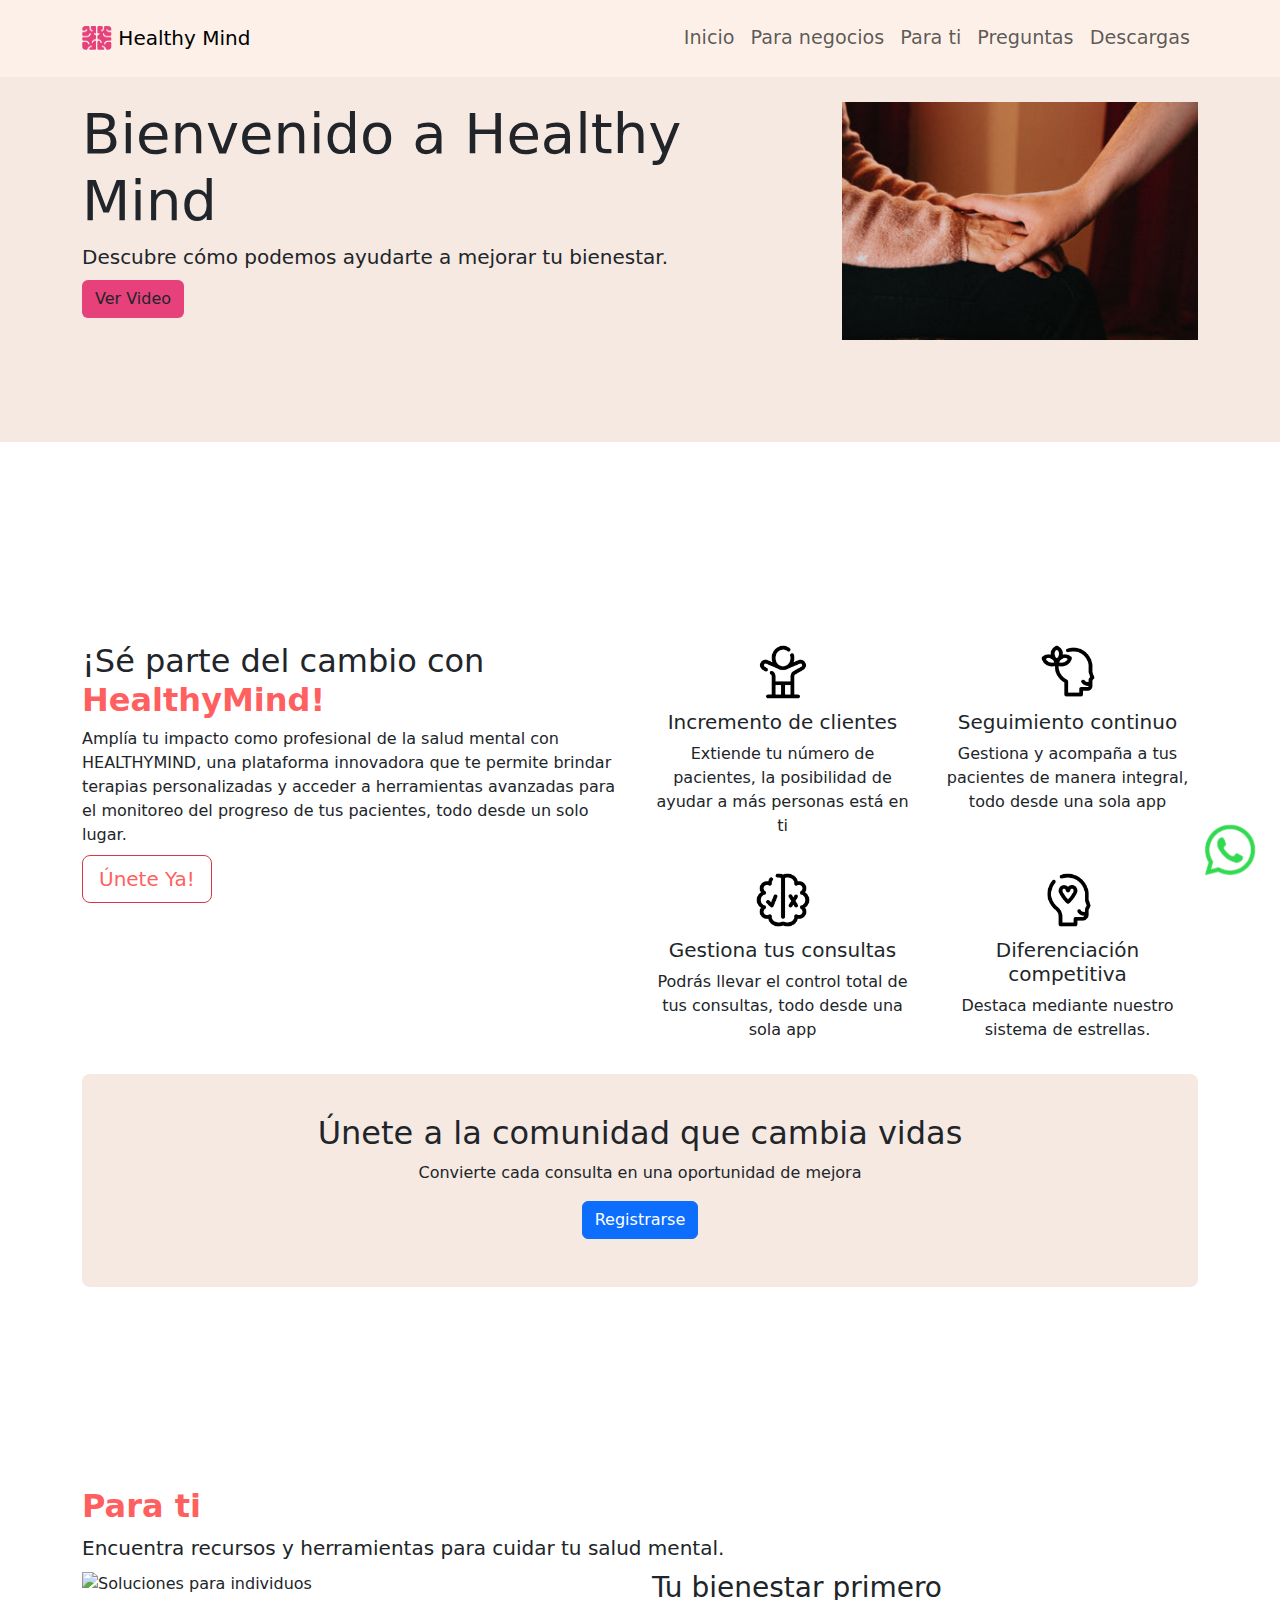
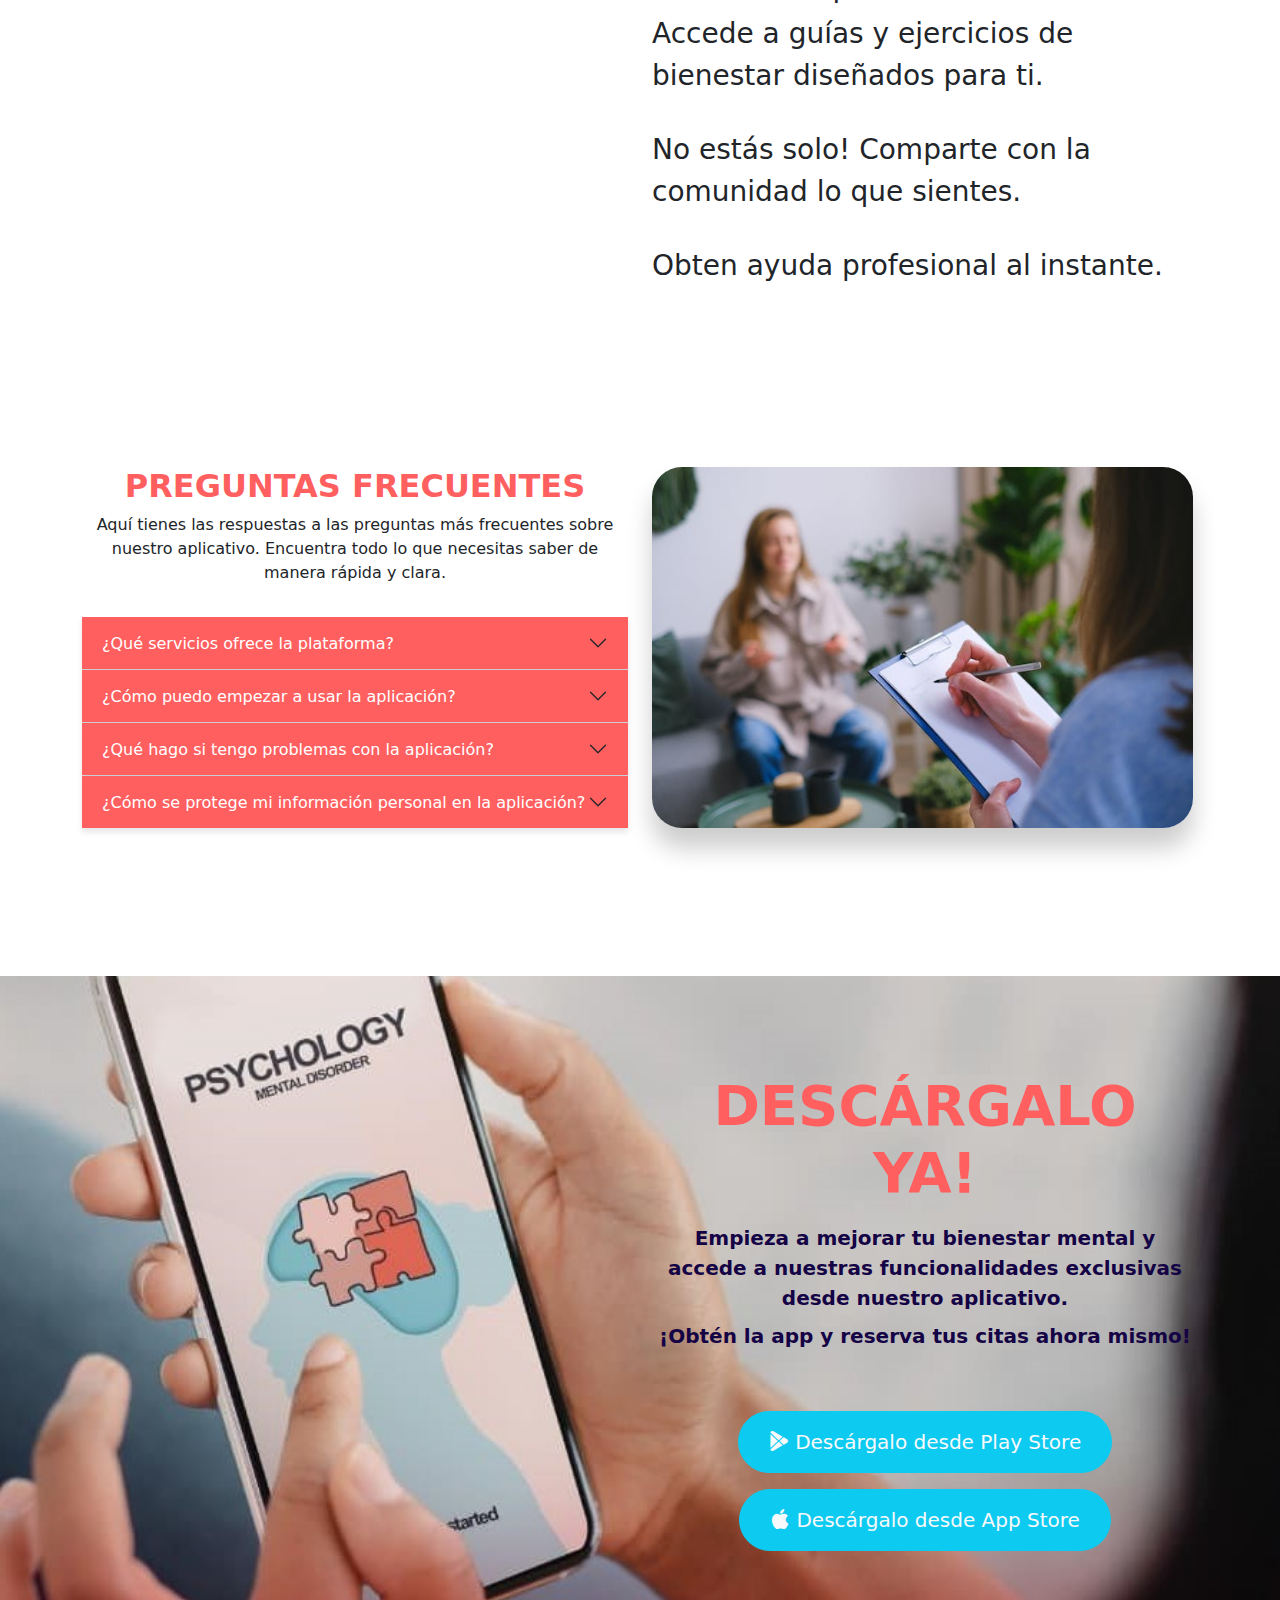
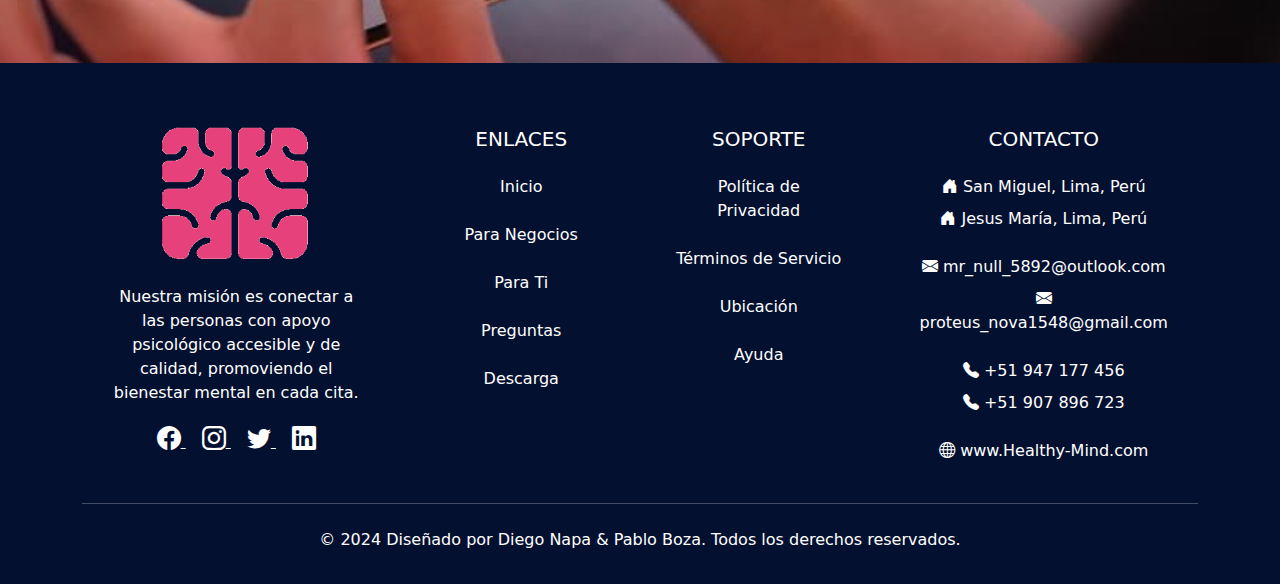
==== commit 64804780: "finish" ====
--- a/index.html
+++ b/index.html
@@ -1,62 +1,289 @@
 <!DOCTYPE html>
 <html lang="en">
+
 <head>
     <meta charset="UTF-8">
     <meta name="viewport" content="width=device-width, initial-scale=1.0">
-    <title>Landing Page</title>
-    <link href="https://cdn.jsdelivr.net/npm/bootstrap@5.0.2/dist/css/bootstrap.min.css" rel="stylesheet" integrity="sha384-EVSTQN3/azprG1Anm3QDgpJLIm9Nao0Yz1ztcQTwFspd3yD65VohhpuuCOmLASjC" crossorigin="anonymous">
+    <title>Healthy Mind</title>
+    <link href="https://cdn.jsdelivr.net/npm/bootstrap@5.3.3/dist/css/bootstrap.min.css" rel="stylesheet"
+        integrity="sha384-QWTKZyjpPEjISv5WaRU9OFeRpok6YctnYmDr5pNlyT2bRjXh0JMhjY6hW+ALEwIH" crossorigin="anonymous">
     <link rel="stylesheet" href="https://cdn.jsdelivr.net/npm/bootstrap-icons@1.11.3/font/bootstrap-icons.min.css">
+    <link rel="stylesheet" href="css/style.css">
     <link rel="stylesheet" href="css/estilosWeb.css">
 </head>
+
 <body>
+    <div class="container-fluid">
+        <nav class="navbar navbar-expand-md fixed-top" style="background-color: #FCF0E8;">
+            <div class="container">
+                <a class="navbar-brand" href="#">
+                    <img src="img/hmLoguito.png" alt="Logo" width="30" height="24"
+                        class="d-inline-block align-text-top">
+                    Healthy Mind
+                </a>
+                <button class="navbar-toggler" type="button" data-bs-toggle="collapse" data-bs-target="#navbarNav"
+                    aria-controls="navbarNav" aria-expanded="false" aria-label="Toggle navigation">
+                    <span class="navbar-toggler-icon"></span>
+                </button>
+
+                <div class="collapse navbar-collapse" id="navbarNav">
+                    <ul class="navbar-nav ms-auto">
+                        <li class="nav-item">
+                            <a class="nav-link" href="#">Inicio</a>
+                        </li>
+                        <li class="nav-item">
+                            <a class="nav-link" href="#negocios">Para negocios</a>
+                        </li>
+                        <li class="nav-item">
+                            <a class="nav-link" href="#parati">Para ti</a>
+                        </li>
+                        <li class="nav-item">
+                            <a class="nav-link" href="#preguntas">Preguntas</a>
+                        </li>
+                        <li class="nav-item">
+                            <a class="nav-link" href="#descargas">Descargas</a>
+                        </li>
+                    </ul>
+                </div>
+            </div>
+        </nav>
+    </div>
+
+    <section id="inicio" class="hero">
+        <div class="container">
+            <div class="row align-items-center">
+                <div class="col-md-8 mb-4">
+                    <h1 class="display-4">Bienvenido a Healthy Mind</h1>
+                    <p class="lead">Descubre cómo podemos ayudarte a mejorar tu bienestar.</p>
+                    <button type="button" class="btn" data-bs-toggle="modal" data-bs-target="#videoModal"
+                        style="background-color: #E6417B;">
+                        Ver Video
+                    </button>
+                </div>
+                <div class="col-md-4">
+                    <img src="img/salud.jpg" alt="Imagen de bienestar" class="img-fluid">
+                </div>
+            </div>
+        </div>
+    </section>
+
+    <!-- Modal Video -->
+    <div class="modal fade" id="videoModal" tabindex="-1" aria-labelledby="videoModalLabel" aria-hidden="true" data-bs-backdrop="static">
+        <div class="modal-dialog modal-lg">
+            <div class="modal-content">
+                <div class="modal-header">
+                    <h5 class="modal-title" id="videoModalLabel">Sobre Nosotros</h5>
+                    <button type="button" class="btn-close" data-bs-dismiss="modal" aria-label="Close"></button>
+                </div>
+                <div class="modal-body">
+                    <div class="ratio ratio-16x9">
+                        <iframe src="https://www.youtube.com/embed/3p-5Qe0rDzk" title="Video de ejemplo"
+                            allowfullscreen></iframe>
+                    </div>
+                </div>
+                <div class="modal-footer">
+                    <button type="button" class="btn btn-secondary" data-bs-dismiss="modal">Cerrar</button>
+                </div>
+            </div>
+        </div>
+    </div>
+
+    <section id="negocios" class="negocios-section"></section>
+    <div class="container">
+        <div class="row">
+
+            <div class="col-lg-6 col-md-12 mb-4">
+                <h2>¡Sé parte del cambio con <span class="highlight-text">HealthyMind!</span></h2>
+                <p>Amplía tu impacto como profesional de la salud mental con HEALTHYMIND, una plataforma innovadora
+                    que
+                    te permite brindar terapias personalizadas y acceder a herramientas avanzadas para el monitoreo
+                    del progreso de tus pacientes, todo desde un solo lugar.</p>
+                <a href="#" class="btn btn-outline-danger btn-lg" style="color: #ff5f5f;">Únete Ya!</a>
+            </div>
+
+            <div class="col-lg-6 col-md-12">
+                <div class="row">
+                    <div class="col-6 col-md-6 mb-4 col-12">
+                        <div class="text-center">
+                            <img src="img/reshot-icon-free-59EJS73B6K.png" alt="Incremento de clientes"
+                                class="service-img">
+                            <h5 class="mt-2">Incremento de clientes</h5>
+                            <p>Extiende tu número de pacientes, la posibilidad de ayudar a más personas está en ti</p>
+                        </div>
+                    </div>
+                    <div class="col-6 col-md-6 mb-4 col-12">
+                        <div class="text-center">
+                            <img src="img/reshot-icon-relaxation-GTNRL435UY.png" alt="Análisis de datos"
+                                class="service-img">
+                            <h5 class="mt-2">Seguimiento continuo</h5>
+                            <p>Gestiona y acompaña a tus pacientes de manera integral, todo desde una sola app</p>
+                        </div>
+                    </div>
+                    <div class="col-6 col-md-6 mb-4 col-12">
+                        <div class="text-center">
+                            <img src="img/reshot-icon-decision-making-82FGWKS9TP.png" alt="Marketing dirigido"
+                                class="service-img">
+                            <h5 class="mt-2">Gestiona tus consultas</h5>
+                            <p>Podrás llevar el control total de tus consultas, todo desde una sola app</p>
+                        </div>
+                    </div>
+                    <div class="col-6 col-md-6 mb-4 col-12">
+                        <div class="text-center">
+                            <img src="img/reshot-icon-in-love-HBLJGF6QEM.png" alt="Diferenciación competitiva"
+                                class="service-img">
+                            <h5 class="mt-2">Diferenciación competitiva</h5>
+                            <p>Destaca mediante nuestro sistema de estrellas.</p>
+                        </div>
+                    </div>
+                </div>
+            </div>
+        </div>
+    </div>
+    <div class="container">
+        <div class="content">
+            <div class="text-center">
+                <h2>Únete a la comunidad que cambia vidas</h2>
+                <p>Convierte cada consulta en una oportunidad de mejora</p>
+                <button class="btn btn-primary mb-2 mt-2" type="button" data-bs-toggle="collapse"
+                    data-bs-target="#collapseExample" aria-expanded="false" aria-controls="collapseExample">
+                    Registrarse
+                </button>
+            </div>
+            <div class="collapse" id="collapseExample">
+                <div class="card card-body">
+                    <form class="mt-5">
+                        <div class="mb-4">
+                            <input type="text" class="form-control" id="businessName" placeholder="Ingresa su nombre">
+                        </div>
+                        <div class="mb-4">
+                            <input type="text" class="form-control" id="businessType" placeholder="Ingresa su apellido">
+                        </div>
+                        <div class="mb-4">
+                            <input type="email" class="form-control" id="contactEmail"
+                                placeholder="Ingresa el correo de contacto">
+                        </div>
+                        <div class="mb-4">
+                            <input type="tel" class="form-control" id="contactPhone"
+                                placeholder="Ingresa el teléfono de contacto">
+                        </div>
+                        <div class="form-check">
+                            <input class="form-check-input" type="radio" name="flexRadioDefault" id="flexRadioDefault1">
+                            <label class="form-check-label" for="flexRadioDefault1">
+                                Persona natural
+                            </label>
+                        </div>
+                        <div class="form-check">
+                            <input class="form-check-input" type="radio" name="flexRadioDefault" id="flexRadioDefault2">
+                            <label class="form-check-label" for="flexRadioDefault2">
+                                Organización
+                            </label>
+                        </div>
+                        <div class="text-center">
+                            <button type="submit" class="btn btn-success">Enviar</button>
+                        </div>
+                    </form>
+                </div>
+            </div>
+        </div>
+    </div>
+    </section>
+
+    <section id="parati"></section>
+    <div class="container">
+        <h2 class="highlight-text">Para ti</h2>
+        <p class="lead">Encuentra recursos y herramientas para cuidar tu salud mental.</p>
+        <div class="row">
+            <div class="col-md-6">
+                <img src="https://i.pinimg.com/550x/4a/fb/e3/4afbe38c00df09a56a79c81157454035.jpg" class="img-fluid"
+                    alt="Soluciones para individuos">
+            </div>
+            <div class="col-md-6">
+                <h3>Tu bienestar primero</h3>
+
+                <p class="fs-3">Accede a guías y ejercicios de bienestar diseñados para ti.</p><br>
+                <p class="fs-3">No estás solo! Comparte con la comunidad lo que sientes.</p><br>
+                <p class="fs-3">Obten ayuda profesional al instante.</p><br>
+            </div>
+        </div>
+    </div>
+    </section>
     <section id="preguntas">
         <div class="container py-4">
             <div class="row">
                 <div class="col-xl-6 col-lg-6 py-4 d-flex flex-column justify-content-center">
                     <div class="texto-pregunta mb-4">
-                        <h2><span class="texto-uno">PREGUNTAS </span><span class="texto-dos">FRECUENTES</span></h2>
-                        <p>Aquí tienes las respuestas a las preguntas más frecuentes sobre nuestro aplicativo. Encuentra todo lo que necesitas saber de manera rápida y clara.</p>
+                        <h2 class="highlight-text">PREGUNTAS FRECUENTES</h2>
+                        <p>Aquí tienes las respuestas a las preguntas más frecuentes sobre nuestro aplicativo. Encuentra
+                            todo lo que necesitas saber de manera rápida y clara.</p>
                     </div>
                     <div>
                         <div class="accordion accordion-flush" id="accordionFlushExample">
                             <div class="accordion-item">
                                 <h2 class="accordion-header">
-                                    <button class="accordion-button collapsed" type="button" data-bs-toggle="collapse" data-bs-target="#flush-collapseOne" aria-expanded="false" aria-controls="flush-collapseOne">
+                                    <button class="accordion-button collapsed" type="button" data-bs-toggle="collapse"
+                                        data-bs-target="#flush-collapseOne" aria-expanded="false"
+                                        aria-controls="flush-collapseOne">
                                         ¿Qué servicios ofrece la plataforma?
                                     </button>
                                 </h2>
-                                <div id="flush-collapseOne" class="accordion-collapse collapse" data-bs-parent="#accordionFlushExample">
-                                    <div class="accordion-body">Nuestra plataforma ofrece servicios de consultas psicológicas a través de un aplicativo móvil, permitiendo a los usuarios agendar citas con profesionales de salud mental certificados. Además, proporcionamos acceso a recursos de bienestar emocional, programas de terapia en línea y apoyo continuo a través de chat con especialistas.</div>
+                                <div id="flush-collapseOne" class="accordion-collapse collapse"
+                                    data-bs-parent="#accordionFlushExample">
+                                    <div class="accordion-body">Nuestra plataforma ofrece servicios de consultas
+                                        psicológicas a través de un aplicativo móvil, permitiendo a los usuarios agendar
+                                        citas con profesionales de salud mental certificados. Además, proporcionamos
+                                        acceso a recursos de bienestar emocional, programas de terapia en línea y apoyo
+                                        continuo a través de chat con especialistas.</div>
                                 </div>
                             </div>
                             <div class="accordion-item">
                                 <h2 class="accordion-header">
-                                    <button class="accordion-button collapsed" type="button" data-bs-toggle="collapse" data-bs-target="#flush-collapseTwo" aria-expanded="false" aria-controls="flush-collapseTwo">
+                                    <button class="accordion-button collapsed" type="button" data-bs-toggle="collapse"
+                                        data-bs-target="#flush-collapseTwo" aria-expanded="false"
+                                        aria-controls="flush-collapseTwo">
                                         ¿Cómo puedo empezar a usar la aplicación?
                                     </button>
                                 </h2>
-                                <div id="flush-collapseTwo" class="accordion-collapse collapse" data-bs-parent="#accordionFlushExample">
-                                    <div class="accordion-body">Para comenzar, descarga la aplicación desde la tienda de aplicaciones de tu dispositivo. Una vez instalada, abre la aplicación y regístrate creando una cuenta con tus datos personales. Luego, podrás buscar y agendar citas con los psicólogos disponibles según tu disponibilidad y necesidades.</div>
+                                <div id="flush-collapseTwo" class="accordion-collapse collapse"
+                                    data-bs-parent="#accordionFlushExample">
+                                    <div class="accordion-body">Para comenzar, descarga la aplicación desde la tienda de
+                                        aplicaciones de tu dispositivo. Una vez instalada, abre la aplicación y
+                                        regístrate creando una cuenta con tus datos personales. Luego, podrás buscar y
+                                        agendar citas con los psicólogos disponibles según tu disponibilidad y
+                                        necesidades.</div>
                                 </div>
                             </div>
                             <div class="accordion-item">
                                 <h2 class="accordion-header">
-                                    <button class="accordion-button collapsed" type="button" data-bs-toggle="collapse" data-bs-target="#flush-collapseThree" aria-expanded="false" aria-controls="flush-collapseThree">
+                                    <button class="accordion-button collapsed" type="button" data-bs-toggle="collapse"
+                                        data-bs-target="#flush-collapseThree" aria-expanded="false"
+                                        aria-controls="flush-collapseThree">
                                         ¿Qué hago si tengo problemas con la aplicación?
                                     </button>
                                 </h2>
-                                <div id="flush-collapseThree" class="accordion-collapse collapse" data-bs-parent="#accordionFlushExample">
-                                    <div class="accordion-body"> Si experimentas algún problema con la aplicación, por favor, contacta a nuestro equipo de soporte técnico a través del chat en la aplicación o envíanos un correo electrónico a soporte@psicologiapp.com. Estamos disponibles para ayudarte a resolver cualquier inconveniente y asegurarnos de que tengas la mejor experiencia posible.</div>
+                                <div id="flush-collapseThree" class="accordion-collapse collapse"
+                                    data-bs-parent="#accordionFlushExample">
+                                    <div class="accordion-body"> Si experimentas algún problema con la aplicación, por
+                                        favor, contacta a nuestro equipo de soporte técnico a través del chat en la
+                                        aplicación o envíanos un correo electrónico a soporte@psicologiapp.com. Estamos
+                                        disponibles para ayudarte a resolver cualquier inconveniente y asegurarnos de
+                                        que tengas la mejor experiencia posible.</div>
                                 </div>
                             </div>
                             <div class="accordion-item">
                                 <h2 class="accordion-header">
-                                    <button class="accordion-button collapsed" type="button" data-bs-toggle="collapse" data-bs-target="#flush-collapseFour" aria-expanded="false" aria-controls="flush-collapseFour">
+                                    <button class="accordion-button collapsed" type="button" data-bs-toggle="collapse"
+                                        data-bs-target="#flush-collapseFour" aria-expanded="false"
+                                        aria-controls="flush-collapseFour">
                                         ¿Cómo se protege mi información personal en la aplicación?
                                     </button>
                                 </h2>
-                                <div id="flush-collapseFour" class="accordion-collapse collapse" data-bs-parent="#accordionFlushExample">
-                                    <div class="accordion-body"> Nuestra aplicación utiliza medidas de seguridad avanzadas para proteger tu información personal. Todos los datos se almacenan en servidores seguros y se encriptan durante la transmisión. Además, seguimos las mejores prácticas y regulaciones de privacidad para garantizar la confidencialidad y seguridad de tus datos.</div>
+                                <div id="flush-collapseFour" class="accordion-collapse collapse"
+                                    data-bs-parent="#accordionFlushExample">
+                                    <div class="accordion-body"> Nuestra aplicación utiliza medidas de seguridad
+                                        avanzadas para proteger tu información personal. Todos los datos se almacenan en
+                                        servidores seguros y se encriptan durante la transmisión. Además, seguimos las
+                                        mejores prácticas y regulaciones de privacidad para garantizar la
+                                        confidencialidad y seguridad de tus datos.</div>
                                 </div>
                             </div>
                         </div>
@@ -68,13 +295,14 @@
             </div>
         </div>
     </section>
-    
-    <section class="bg-descarga py-5">
+
+    <section class="bg-descarga py-5" id="descargas">
         <div class="container py-4 align-items-center">
             <div class="row mb-1 justify-content-end">
                 <div class="col-md-9 col-lg-6 py-4">
-                    <h2 class="display-4 mb-3 text-center"><span class="texto-tres">DESCÁRGALO </span><span class="texto-cuatro">YA!</span></h2>
-                    <p class="lead texto-descarga text-center">Empieza a mejorar tu bienestar mental y accede a nuestras funcionalidades exclusivas desde nuestro aplicativo.</p>
+                    <h2 class="display-4 mb-3 text-center highlight-text">DESCÁRGALO YA!</h2>
+                    <p class="lead texto-descarga text-center">Empieza a mejorar tu bienestar mental y accede a nuestras
+                        funcionalidades exclusivas desde nuestro aplicativo.</p>
                     <p class="lead texto-descarga text-center">¡Obtén la app y reserva tus citas ahora mismo!</p>
                 </div>
             </div>
@@ -82,19 +310,21 @@
                 <div class="col-md-9 col-lg-6 py-4 text-center">
                     <ul class="list-unstyled">
                         <li class="mb-3">
-                            <a href="https://play.google.com/store" class="btn btn-info btn-md btn-custom text-light rounded-pill w-40 btn-animado">
+                            <a href="https://play.google.com/store"
+                                class="btn btn-info btn-md btn-custom text-light rounded-pill w-40 btn-animado">
                                 <i class="bi bi-google-play"></i> Descárgalo desde Play Store
                             </a>
                         </li>
                         <li>
-                            <a href="https://apps.apple.com/" class="btn btn-info btn-md btn-custom text-light rounded-pill w-40 btn-animado">
+                            <a href="https://apps.apple.com/"
+                                class="btn btn-info btn-md btn-custom text-light rounded-pill w-40 btn-animado">
                                 <i class="bi bi-apple"></i> Descárgalo desde App Store
                             </a>
                         </li>
                     </ul>
                 </div>
             </div>
-        </div>    
+        </div>
     </section>
 
     <footer class="bg-footer text-white pt-5 pb-4">
@@ -103,8 +333,9 @@
 
                 <!-- Columna de Información -->
                 <div class="col-md-3 col-lg-3 col-xl-3 mx-auto mt-3">
-                    <img src="../imagenes/hmLoguito.png" alt="Logo" class="mb-4 img-ft">
-                    <p>Nuestra misión es conectar a las personas con apoyo psicológico accesible y de calidad, promoviendo el bienestar mental en cada cita.</p>
+                    <img src="img/hmLoguito.png" alt="Logo" class="mb-4 img-ft">
+                    <p>Nuestra misión es conectar a las personas con apoyo psicológico accesible y de calidad,
+                        promoviendo el bienestar mental en cada cita.</p>
                     <!-- Redes Sociales-->
                     <div class="mt-3">
                         <a href="#" class="text-white me-3">
@@ -126,24 +357,26 @@
                     <h5 class="text-uppercase mb-4 font-weight-bold">Enlaces</h5>
                     <ul class="list-unstyled">
                         <li><a href="#" class="text-white text-decoration-none d-block mb-4">Inicio</a></li>
-                        <li><a href="#" class="text-white text-decoration-none d-block mb-4">Para Negocios</a></li>
-                        <li><a href="#" class="text-white text-decoration-none d-block mb-4">Para Ti</a></li>
-                        <li><a href="#" class="text-white text-decoration-none d-block mb-4">Preguntas</a></li>
-                        <li><a href="#" class="text-white text-decoration-none d-block mb-4">Descarga</a></li>
+                        <li><a href="#negocios" class="text-white text-decoration-none d-block mb-4">Para Negocios</a></li>
+                        <li><a href="#parati" class="text-white text-decoration-none d-block mb-4">Para Ti</a></li>
+                        <li><a href="#preguntas" class="text-white text-decoration-none d-block mb-4">Preguntas</a></li>
+                        <li><a href="#descargas" class="text-white text-decoration-none d-block mb-4">Descarga</a></li>
                     </ul>
                 </div>
-      
+
                 <!-- Columna de Recursos -->
                 <div class="col-md-3 col-lg-2 col-xl-2 mx-auto mt-3">
                     <h5 class="text-uppercase mb-4 font-weight-bold">Soporte</h5>
                     <ul class="list-unstyled">
-                        <li><a href="#" class="text-white text-decoration-none d-block mb-4">Política de Privacidad</a></li>
-                        <li><a href="#" class="text-white text-decoration-none d-block mb-4">Términos de Servicio</a></li>
+                        <li><a href="#" class="text-white text-decoration-none d-block mb-4">Política de Privacidad</a>
+                        </li>
+                        <li><a href="#" class="text-white text-decoration-none d-block mb-4">Términos de Servicio</a>
+                        </li>
                         <li><a href="#" class="text-white text-decoration-none d-block mb-4">Ubicación</a></li>
                         <li><a href="#" class="text-white text-decoration-none d-block mb-4">Ayuda</a></li>
                     </ul>
                 </div>
-      
+
                 <!-- Columna de Contacto -->
                 <div class="col-md-4 col-lg-3 col-xl-3 mx-auto mt-3">
                     <h5 class="text-uppercase mb-4 font-weight-bold">Contacto</h5>
@@ -165,26 +398,31 @@
                 </div>
 
             </div>
-      
+
             <!-- Línea de Separación -->
             <hr class="mb-4">
 
             <!-- Sección de Copyright -->
             <div class="row align-items-center">
                 <div class="col-md-12 col-lg-12">
-                    <p class="text-white text-center text-md-left">© 2024 Diseñado por Diego Napa & Pablo Boza. Todos los derechos reservados.</p>
+                    <p class="text-white text-center text-md-left">© 2024 Diseñado por Diego Napa & Pablo Boza. Todos
+                        los derechos reservados.</p>
                 </div>
             </div>
         </div>
     </footer>
 
     <!-- Botón de WhatsApp flotante -->
-    <div class="whatsapp-float">
-        <a href="https://wa.me/1234567890" target="_blank" class="text-white">
-            <i class="bi bi-whatsapp"></i>
+    <div class="contacto position-fixed bottom-0 end-0">
+        <a href="https://chat.whatsapp.com/BY8OP7ePUfNCUiEFTxyKKr" target="_blank">
+            <img src="img/whatsapp.png" alt="Imagen fija" class="whatsapp">
         </a>
     </div>
 
-    <script src="https://cdn.jsdelivr.net/npm/bootstrap@5.0.2/dist/js/bootstrap.bundle.min.js" integrity="sha384-MrcW6ZMFYlzcLA8Nl+NtUVF0sA7MsXsP1UyJoMp4YLEuNSfAP+JcXn/tWtIaxVXM" crossorigin="anonymous"></script>
+
+    <script src="https://cdn.jsdelivr.net/npm/bootstrap@5.3.3/dist/js/bootstrap.bundle.min.js"
+        integrity="sha384-YvpcrYf0tY3lHB60NNkmXc5s9fDVZLESaAA55NDzOxhy9GkcIdslK1eN7N6jIeHz"
+        crossorigin="anonymous"></script>
 </body>
+
 </html>--- a/css/style.css
+++ b/css/style.css
@@ -0,0 +1,38 @@
+.navbar{
+    padding: 1rem 2rem;
+    font-size: 1.2rem;
+}
+
+section{
+    padding: 100px 0;
+}
+.hero {
+    background-color: #F5E9E2;
+}
+.hero img {
+    max-width: 100%;
+    height: auto;
+}
+
+.service-img {
+    width: 60px;
+    height: 60px;
+    object-fit: contain;
+    /* Asegura que la imagen mantenga su proporción */
+}
+
+.highlight-text {
+    color: #ff5f5f;
+    font-weight: bold;
+}
+
+.content {
+    background-color: #F5E9E2;
+    padding: 40px;
+    border-radius: 8px;
+}
+
+.fs-3:hover {
+    color: #ff5f5f;
+    transform: scale(1.1);
+}
--- a/css/estilosWeb.css
+++ b/css/estilosWeb.css
@@ -1,6 +1,6 @@
 /* Cambia el color de fondo del botón del acordeón */
 .accordion-button {
-    background-color: #3c4479; /* Aplicación directa del nuevo color */
+    background-color: #ff5f5f; /* Aplicación directa del nuevo color */
     color: #ffff;
     box-shadow: 0 4px 6px rgba(0, 0, 0, 0.1);
 }
@@ -78,14 +78,14 @@
 /* Ajusta el espaciado superior del acordeón */
 .accordion {
     margin-top: 0; /* Ajusta según sea necesario */
-    align-items: ;
+    align-items: center;
 }
 
 /* Ajusta el espaciado del contenedor */
-.container {
-    padding-top: 2rem; /* Ajusta el espaciado superior según sea necesario */
-    padding-bottom: 2rem; /* Ajusta el espaciado inferior según sea necesario */
-}
+/* .container {
+    padding-top: 2rem; 
+    padding-bottom: 2rem; 
+} */
 
 /*Estilos de fondo para la sección "Descarga"*/
 .bg-descarga {
@@ -136,53 +136,37 @@
 .img-container {
     display: flex;
     align-items: center;
-    justify-content: center; /* Centra horizontalmente */
-    flex-direction: column; /* Asegura que la imagen esté en columna */
-    height: 100%; /* Asegura que el contenedor ocupa todo el alto disponible */
-    overflow: hidden; /* Evita el desbordamiento de la imagen */
+    justify-content: center; 
+    flex-direction: column; 
+    height: 100%; 
+    overflow: hidden; 
 }
 
-/*Ícono de WhatsApp*/
-
-/* Estilos para el ícono de WhatsApp flotante */
-.whatsapp-float {
+.whatsapp {
     position: fixed;
-    bottom: 20px; /* Ajusta el valor según tu necesidad */
-    right: 20px;  /* Ajusta el valor según tu necesidad */
-    background-color: #58BD54; /* Color de fondo de WhatsApp */
-    border-radius: 80%;
-    padding: 10px;
-    width: 80px;  /* Ajusta el ancho del botón */
-    height: 80px; /* Ajusta la altura del botón */
-    display: flex;
-    align-items: center;
-    justify-content: center;
-    box-shadow: 0 4px 8px rgba(0,0,0,0.3);
-    z-index: 1000; /* Asegura que el ícono esté encima de otros elementos */
-}
-
-.whatsapp-float a {
-    color: #fff; /* Color del ícono */
-    text-decoration: none;
-    font-size: 2.5rem;
+    bottom: 0;
+    right: 0;
+    width: 100px;
+    height: auto;
+    z-index: 1000;
 }
 
 .whatsapp-float a:hover {
-    color: #e5e5e5; /* Color del ícono al pasar el cursor */
+    color: #e5e5e5;
 }
 
 
 /* Mantiene la imagen centrada verticalmente en pantallas más grandes */
 @media (min-width: 992px) {
     .img-container {
-        height: calc(100vh - 2 * 20px); /* Ajusta la altura si es necesario, considerando márgenes y rellenos */
+        height: calc(100vh - 2 * 20px); 
     }
 }
 
 /* Ajustes para pantallas más pequeñas */
 @media (max-width: 991px) {
     .img-container {
-        height: auto; /* Ajusta la altura a contenido según sea necesario */
+        height: auto; 
     }
 }
 
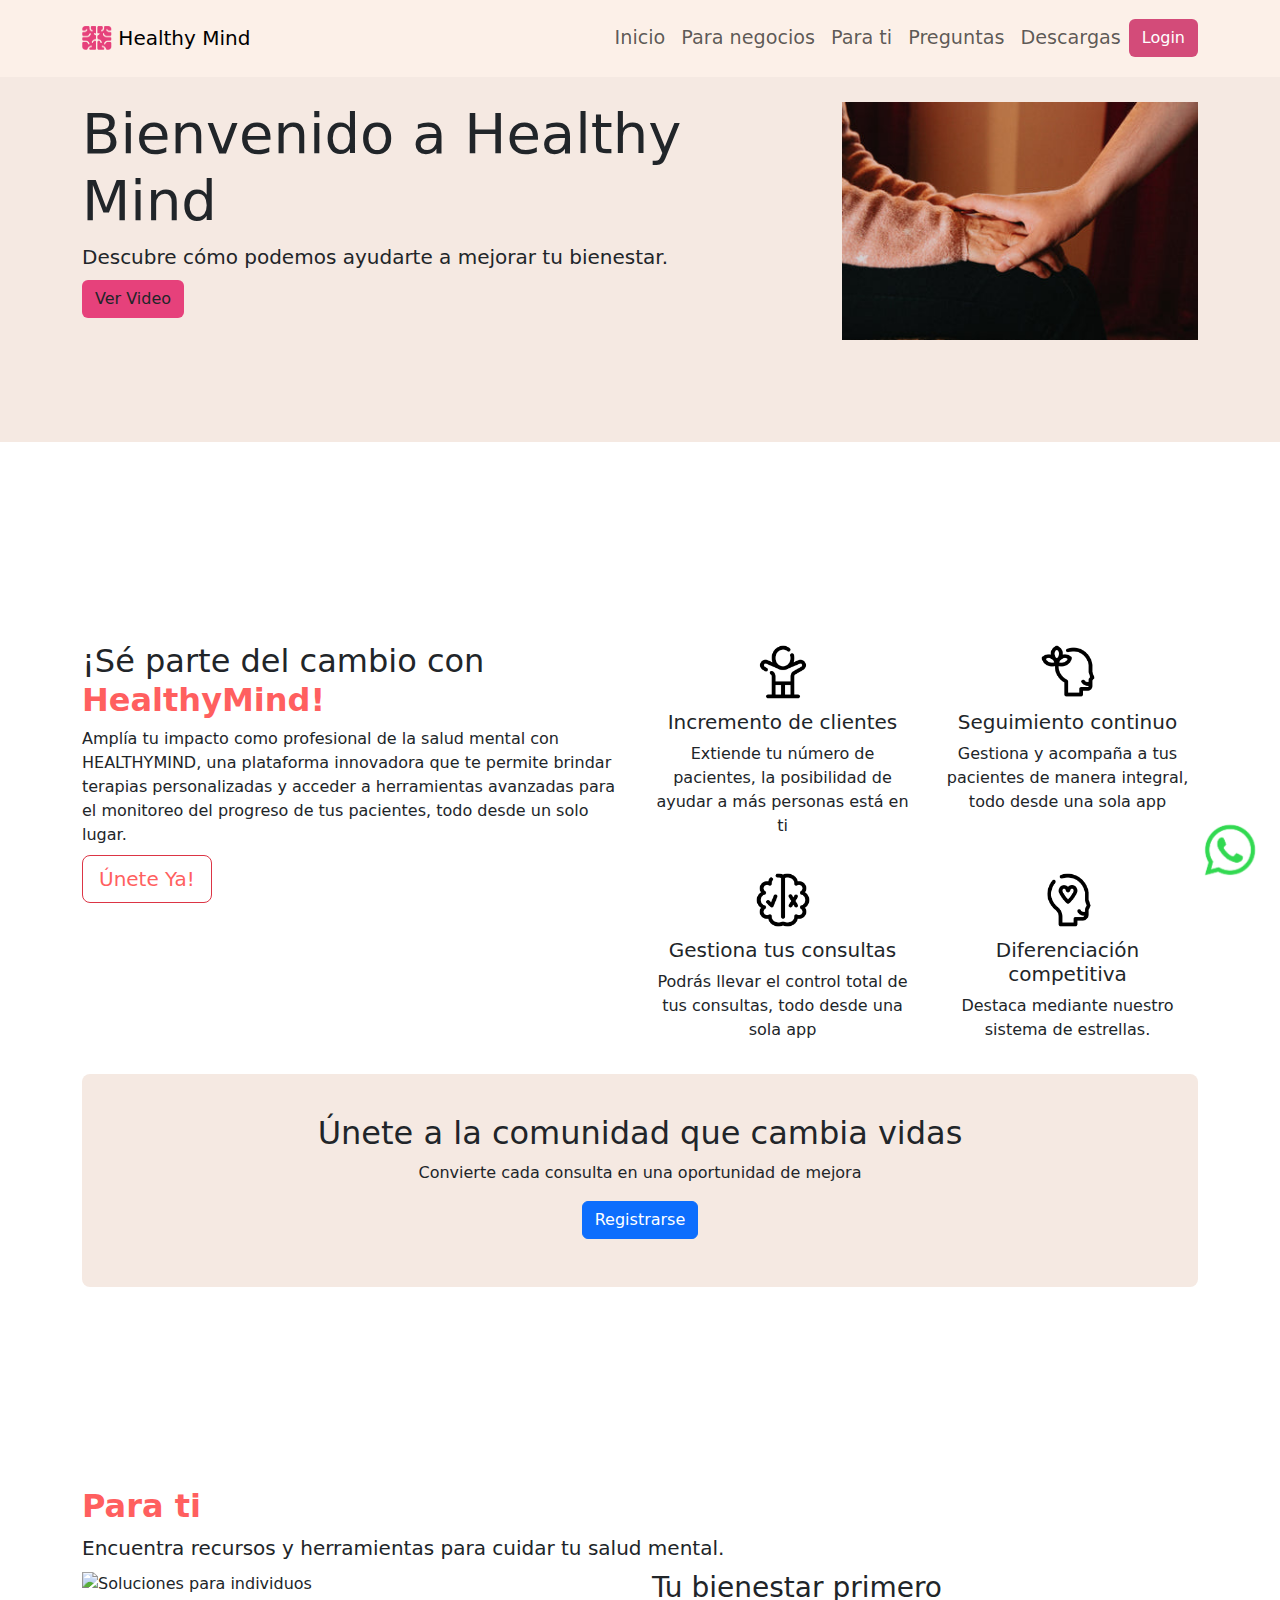
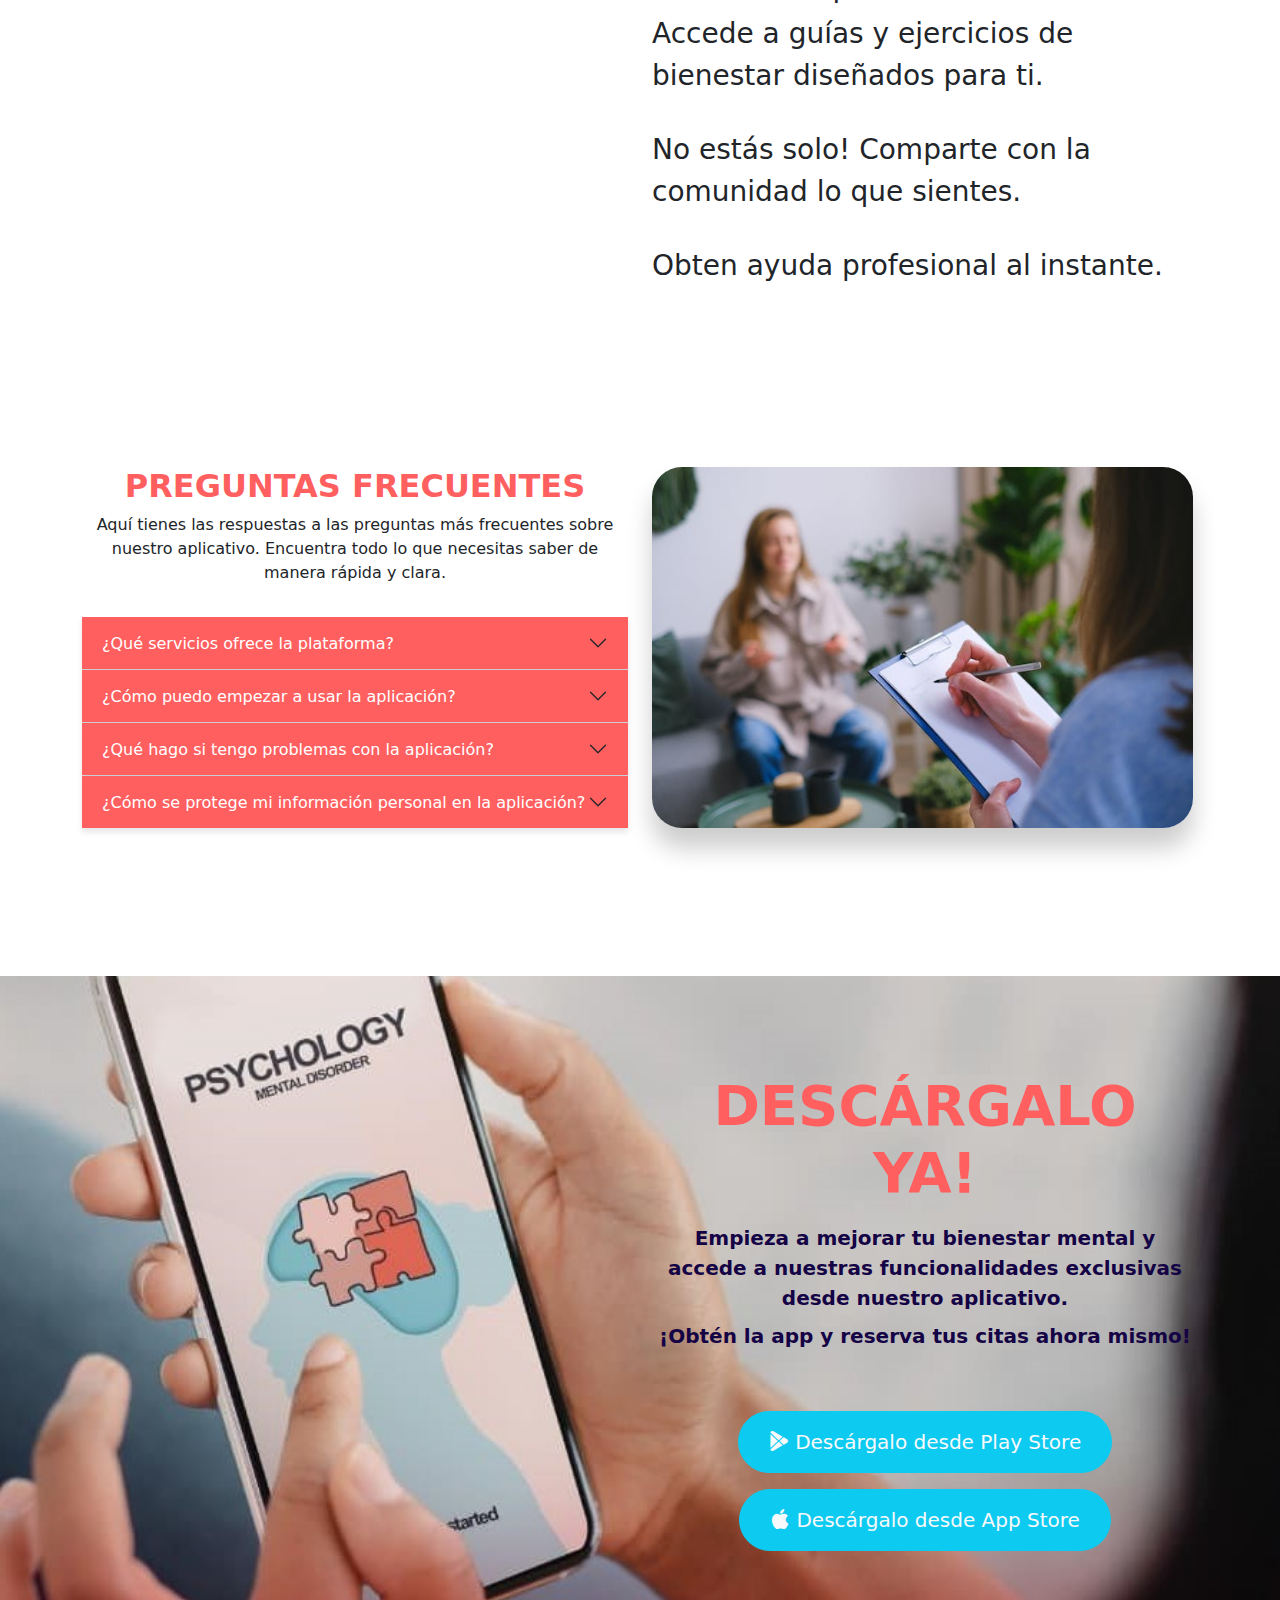
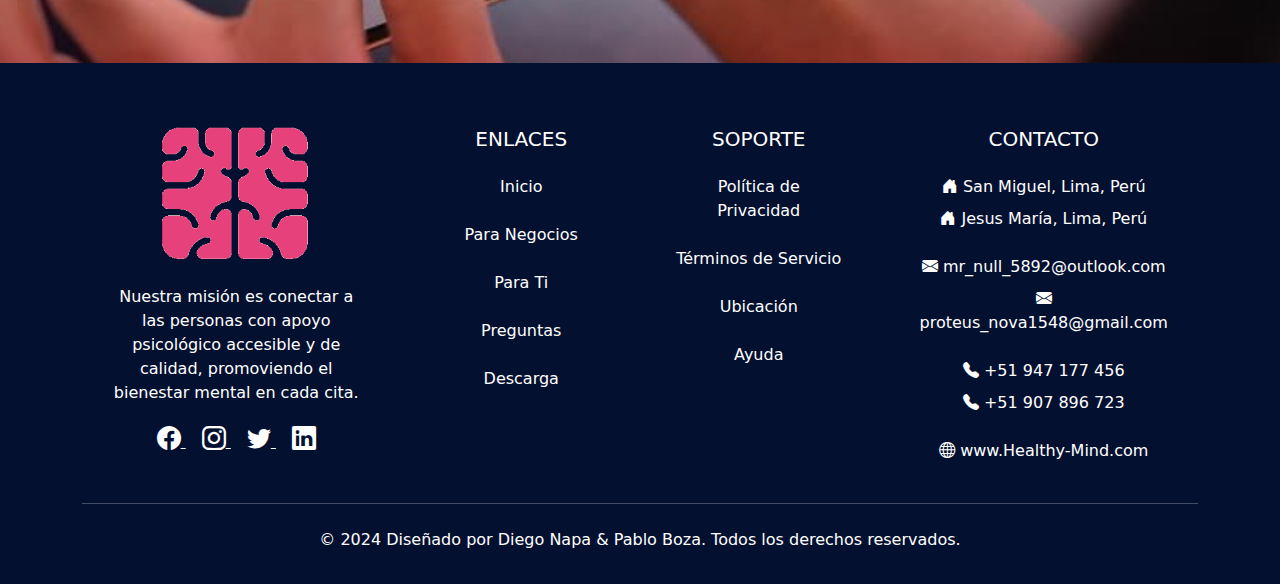
==== commit 82f01c42: "agregando-enlace-wbadmin" ====
--- a/index.html
+++ b/index.html
@@ -45,6 +45,7 @@
                         </li>
                     </ul>
                 </div>
+                <button type="button" class="btn" style="background-color: #D34B79; color: #ffffff;" onclick="window.location.href='login.html'">Login</button>
             </div>
         </nav>
     </div>
@@ -139,6 +140,7 @@
             </div>
         </div>
     </div>
+
     <div class="container">
         <div class="content">
             <div class="text-center">
@@ -207,6 +209,7 @@
         </div>
     </div>
     </section>
+    
     <section id="preguntas">
         <div class="container py-4">
             <div class="row">
@@ -290,7 +293,7 @@
                     </div>
                 </div>
                 <div class="col-xl-6 col-lg-6 py-4 d-flex flex-column justify-content-center">
-                    <img class="img-fluid img-pr" src="../imagenes/img-pregunta.jpg" alt="Preguntas">
+                    <img class="img-fluid img-pr" src="imagenes/img-pregunta.jpg" alt="Preguntas">
                 </div>
             </div>
         </div>
